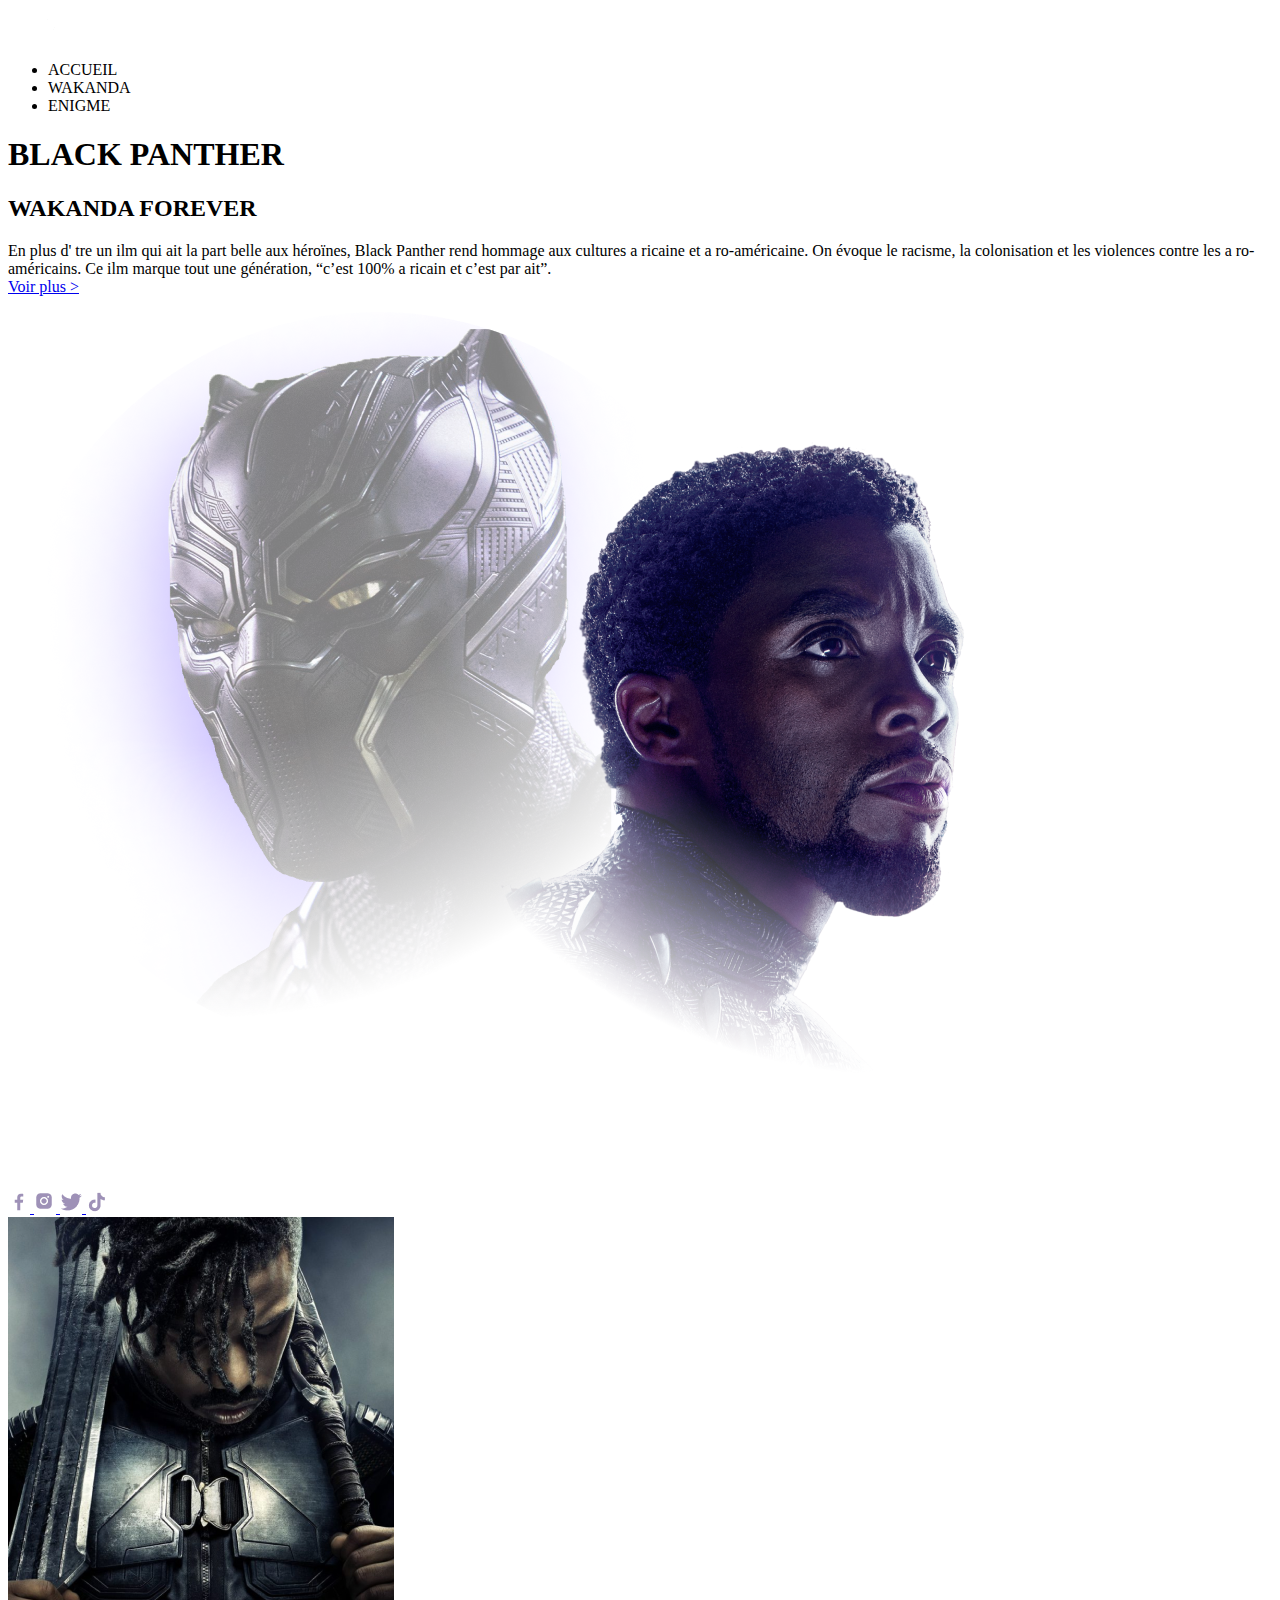
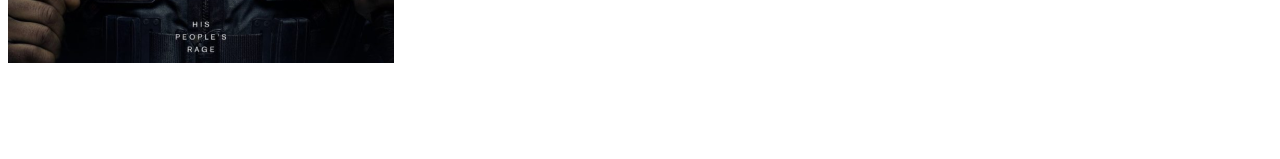
==== index.html @ d9eddf0f "Header's HTML finished" ====
<!DOCTYPE html>
<html lang="fr">
<head>
    <meta charset="UTF-8">
    <meta http-equiv="X-UA-Compatible" content="IE=edge">
    <meta name="viewport" content="width=device-width, initial-scale=1.0">
    <title>BlackPanther | Home</title>
</head>
<body>
    <!-- LA PARTI VISIBLE Dès qu'on entre dans le site web-->
    <header>
        <!--L'ensemble des éléments de navigation-->
        <nav>
            <img src="ressources/images/All pages/footer2.png" alt="SAYNA ET MARVEL">
            <ul id="nav-menu">
                <li class="nav-item active">ACCUEIL</li>
                <li class="nav-item">WAKANDA</li>
                <li class="nav-item">ENIGME</li>
            </ul>
        </nav>
        <article id="welcome-banner">
            <article class="welcome-left">
                <h1 id="black-panther">BLACK PANTHER</h1>
                <h2 id="wakanda-forever">WAKANDA FOREVER</h2>
                <p id="welcom-description">En plus d' tre un ilm qui ait la part belle aux héroïnes, Black Panther rend
                    hommage aux cultures a ricaine et a ro-américaine. On évoque le
                    racisme, la colonisation et les violences contre les a ro-américains. 
                    
                    Ce ilm marque tout une génération, “c’est 100% a ricain et c’est par ait”.
                    <br>
                    <a href="#">Voir plus ></a>
                </p>
            </article>
            <article id="welcome-right">
                <img src="ressources/images/Accueil/Pantherhome1..png" alt="Black Panther">
            </article>
        </article>
        <section id="sticky-social-meadia">
                <div id="line-gauche"></div>
                <div id="line-droite">
                    <div id="line"></div>
                    <div id="line-bouton-reseaux">
                        <a href="http://www.marvel-cineverse.fr/pages/mcu/encyclopedie/personnages/black-panther.html" class="social-media">
                            <img src="ressources/images/All pages/icon_facebook.png" alt="facebook">
                        </a>
                        <a href="http://www.marvel-cineverse.fr/pages/mcu/encyclopedie/personnages/black-panther.html" class="social-media">
                            <img src="ressources/images/All pages/icon_instagram.png" alt="instagram">
                        </a>
                        <a href="http://www.marvel-cineverse.fr/pages/mcu/encyclopedie/personnages/black-panther.html" class="social-media">
                            <img src="ressources/images/All pages/icon_twitter.png" alt="twitter">
                        </a>
                        <a href="http://www.marvel-cineverse.fr/pages/mcu/encyclopedie/personnages/black-panther.html" class="social-media">
                            <img src="ressources/images/All pages/icon_tiktok.png" alt="tik tok">
                        </a>
                    </div>
                </div>
        </section>
    </header>

        <!-- LE CONTENU PRINCIPALE-->
    <main>
        <!--LA PARTIE OU IL Y A LE SLIDE UN PEU PAS SLIDE DANS CETTE SECTION-->
        <section id="slide-secondar-caracters">
            <!--UNE SLIDE DANS LA PAGE-->
            <article class="one-slide">
                <img src="ressources/images/Accueil/Pantherhome2.png" alt="KILLMO GER" class="one-slide-image">
                <div class="one-slide-text">
                    <h3 class="slide-title"></h3>
                    <p class="slide-text">

                        <a href="" class="slide-see-more"></a>
                    </p>
                </div>
            </article>
              <!--UNE SLIDE DANS LA PAGE-->
            <article class="one-slide">
                <img src="" alt="" class="one-slide-image">
                <div class="one-slide-text">
                    <h3 class="slide-title"></h3>
                    <p class="slide-text">

                        <a href="" class="slide-see-more"></a>
                    </p>
                </div>
            </article>
            <!--UNE SLIDE DANS LA PAGE-->
            <article class="one-slide">
                <img src="" alt="" class="one-slide-image">
                <div class="one-slide-text">
                    <h3 class="slide-title"></h3>
                    <p class="slide-text">

                        <a href="" class="slide-see-more"></a>
                    </p>
                </div>
            </article>
        </section>
    </main>
    <footer>

    </footer>
</body>
</html>
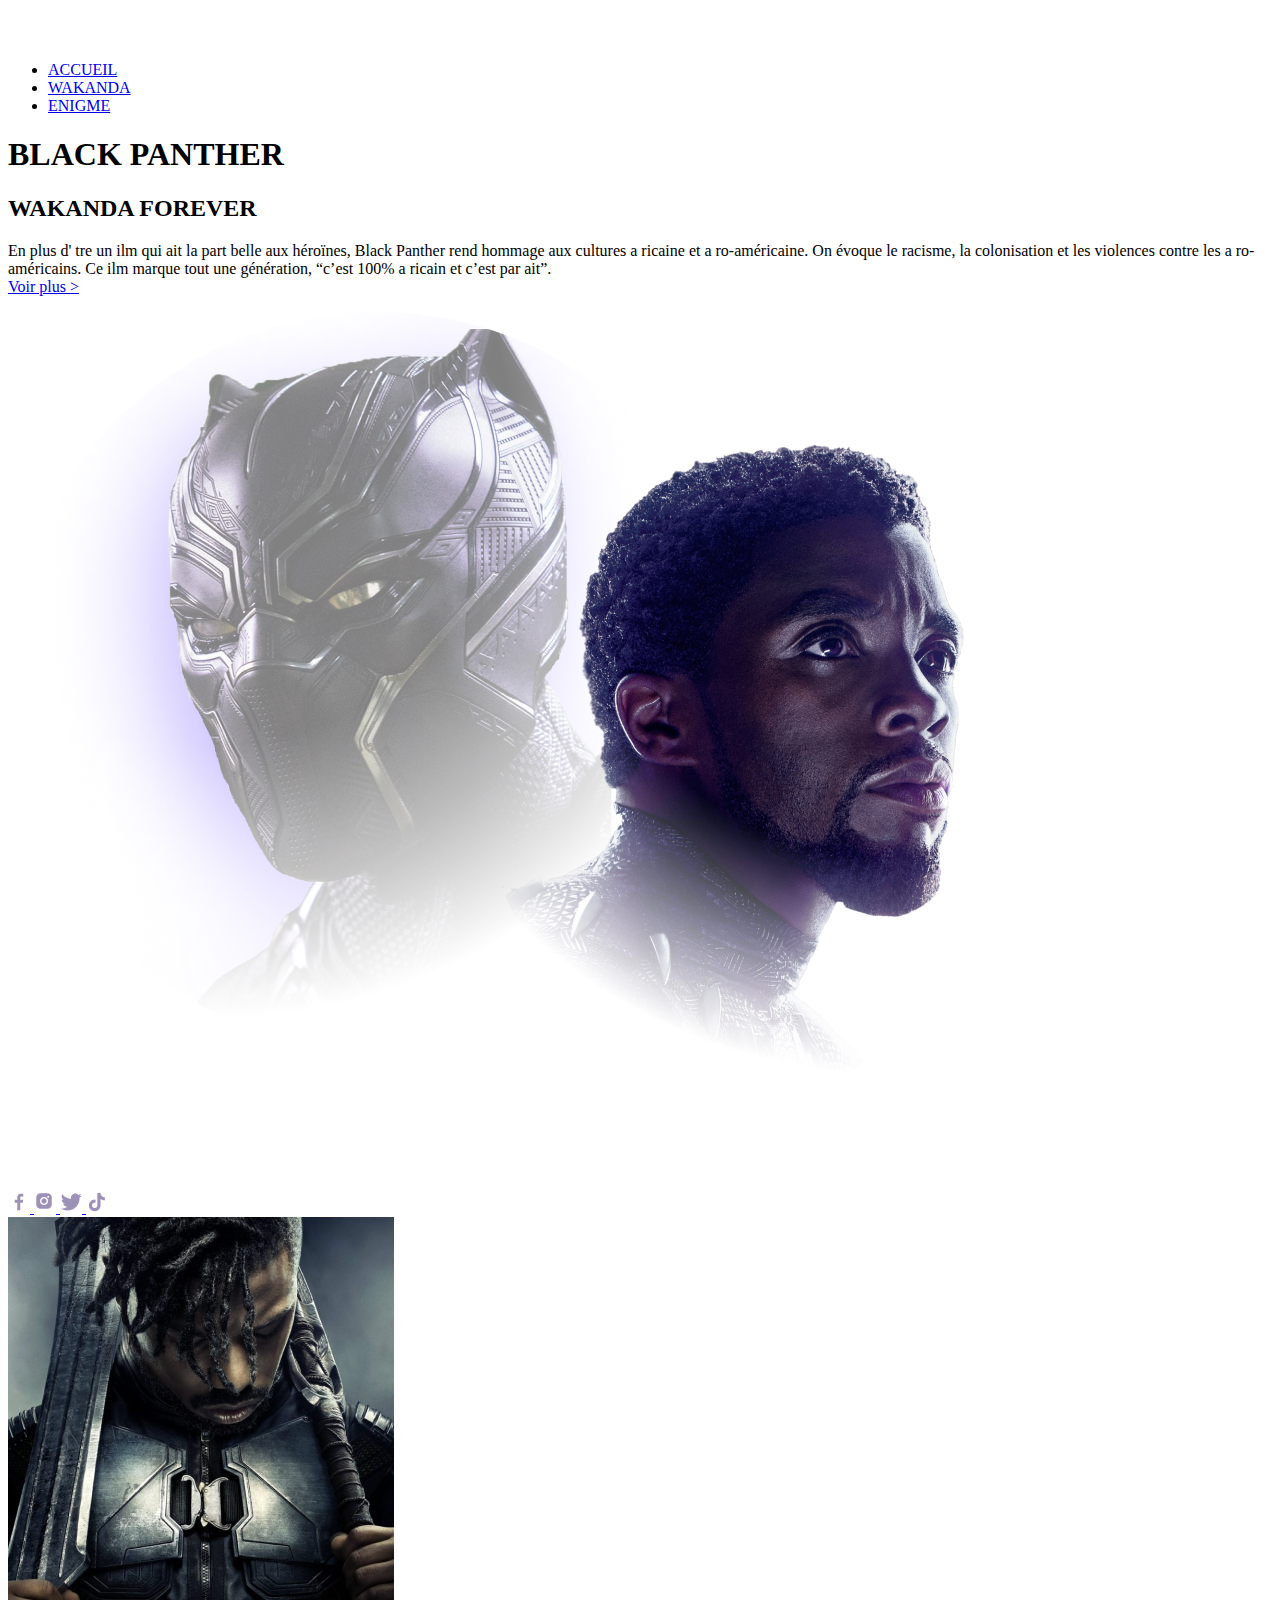
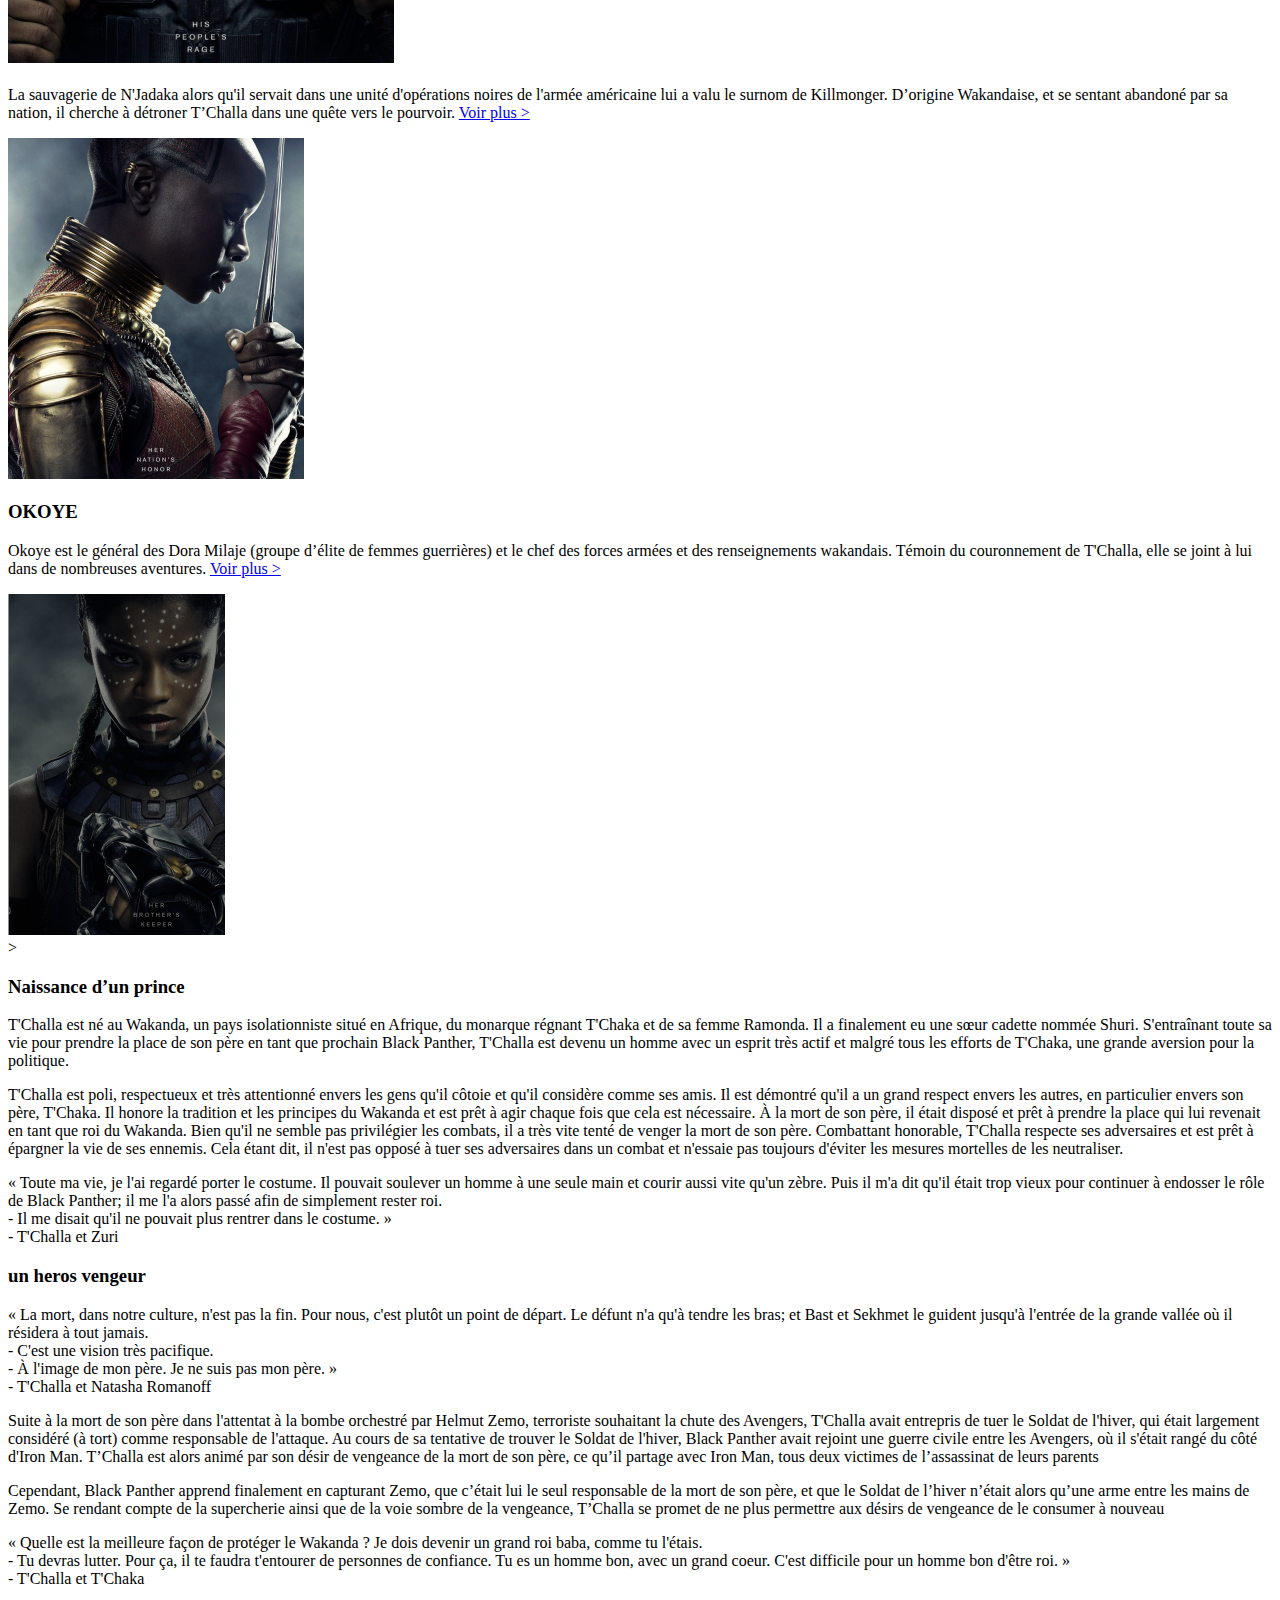
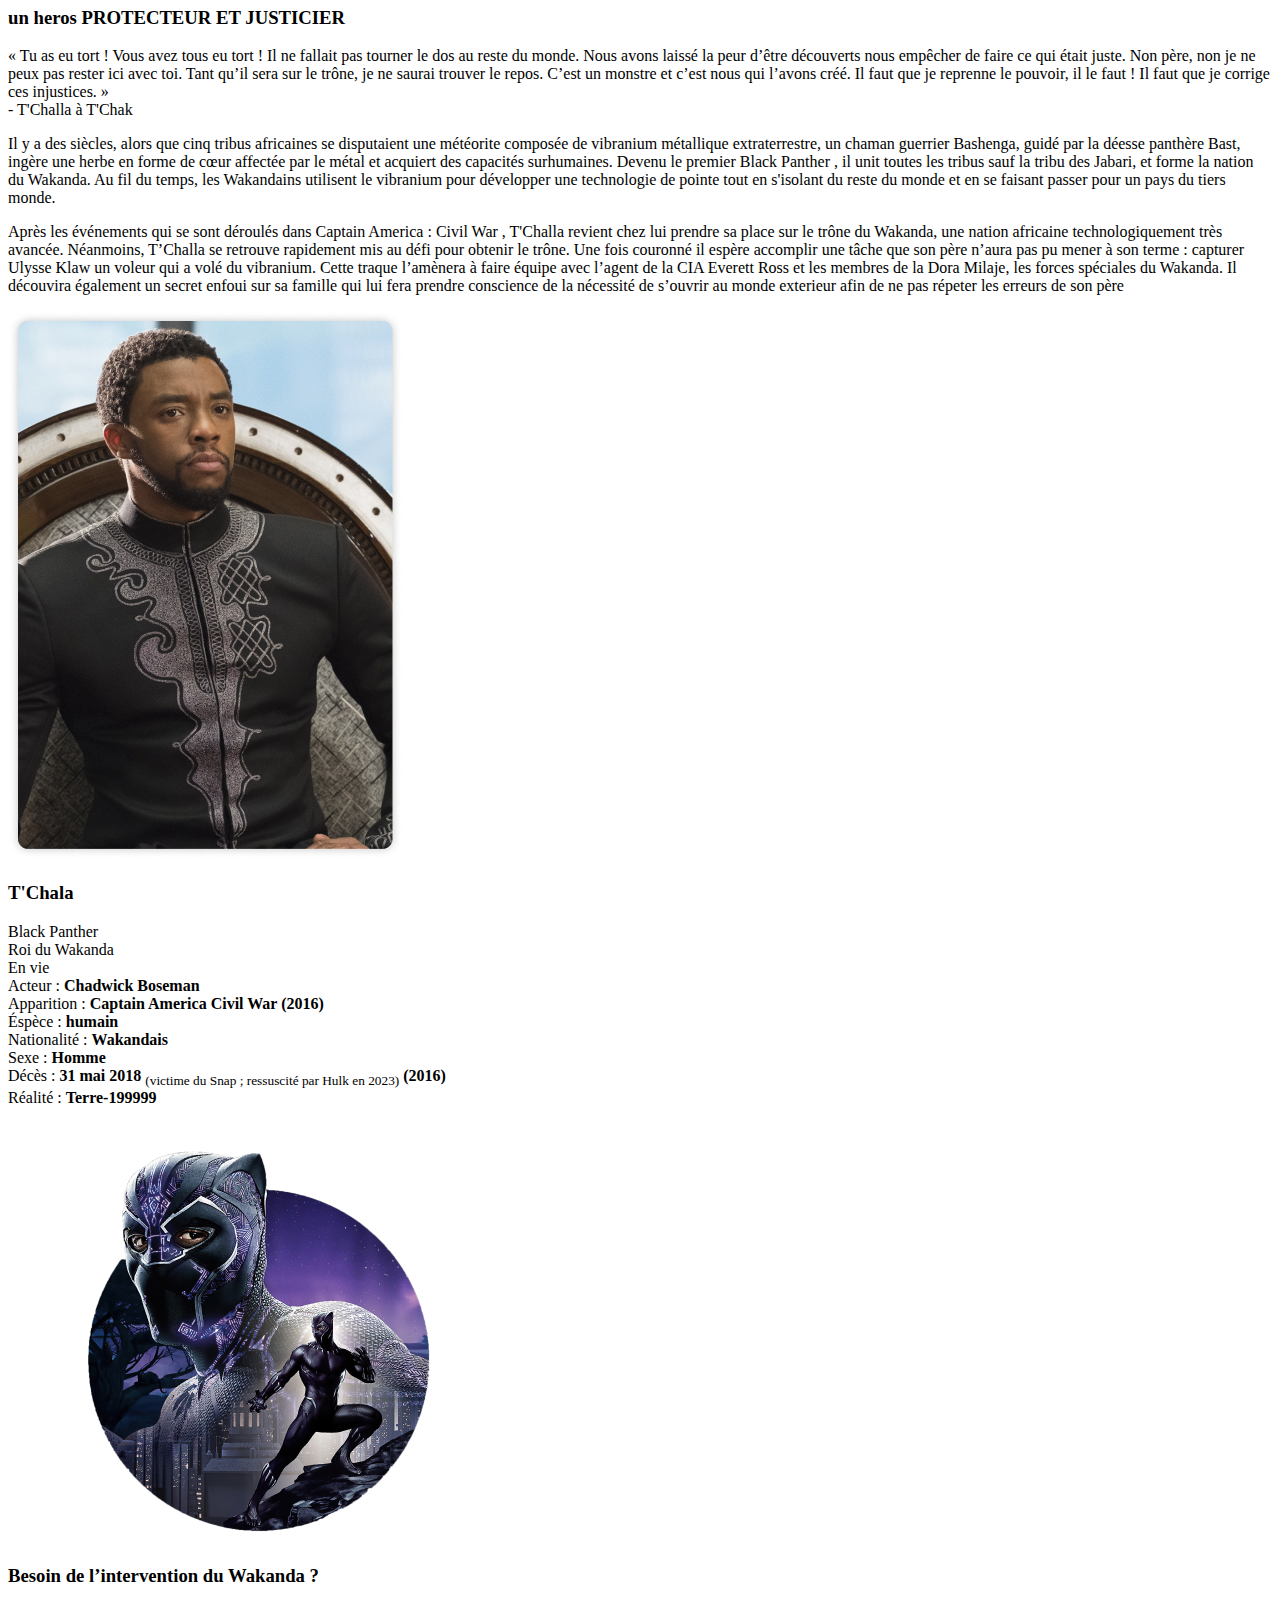
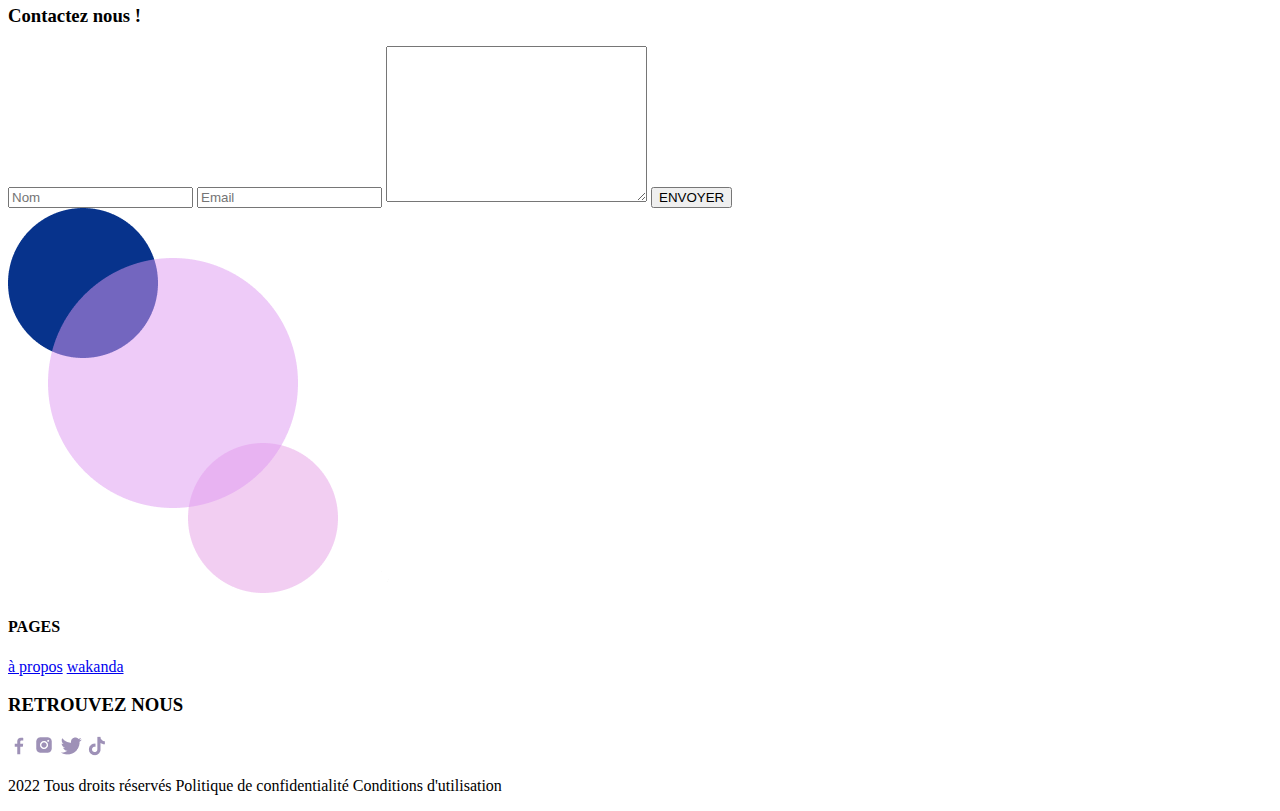
==== commit 71577619: "HTML of index and enigme finished" ====
--- a/index.html
+++ b/index.html
@@ -4,7 +4,11 @@
     <meta charset="UTF-8">
     <meta http-equiv="X-UA-Compatible" content="IE=edge">
     <meta name="viewport" content="width=device-width, initial-scale=1.0">
-    <title>BlackPanther | Home</title>
+    <link rel="shortcut icon" href="ressources/images/All pages/icon_SAYNA.png" type="image/x-icon">
+    <link rel="stylesheet" href="ressources/css/Iindex.css">
+    <link rel="stylesheet" href="ressources/css/nav.css">
+    <link rel="stylesheet" href="ressources/css/footer.css">
+    <title>BlackPanther | ACCUEIL</title>
 </head>
 <body>
     <!-- LA PARTI VISIBLE Dès qu'on entre dans le site web-->
@@ -13,9 +17,9 @@
         <nav>
             <img src="ressources/images/All pages/footer2.png" alt="SAYNA ET MARVEL">
             <ul id="nav-menu">
-                <li class="nav-item active">ACCUEIL</li>
-                <li class="nav-item">WAKANDA</li>
-                <li class="nav-item">ENIGME</li>
+                <li class="nav-item active"><a href="index.html">ACCUEIL</a></li>
+                <li class="nav-item"><a href="ressources/html/wakanda.html">WAKANDA</a></li>
+                <li class="nav-item"><a href="ressources/html/enigme.html">ENIGME</a></li>
             </ul>
         </nav>
         <article id="welcome-banner">
@@ -60,44 +64,230 @@
         <!-- LE CONTENU PRINCIPALE-->
     <main>
         <!--LA PARTIE OU IL Y A LE SLIDE UN PEU PAS SLIDE DANS CETTE SECTION-->
-        <section id="slide-secondar-caracters">
+        <section id="slide-secondar-characters">
             <!--UNE SLIDE DANS LA PAGE-->
             <article class="one-slide">
                 <img src="ressources/images/Accueil/Pantherhome2.png" alt="KILLMO GER" class="one-slide-image">
                 <div class="one-slide-text">
                     <h3 class="slide-title"></h3>
                     <p class="slide-text">
-
-                        <a href="" class="slide-see-more"></a>
+                        La sauvagerie de N'Jadaka alors qu'il servait dans une 
+                        unité d'opérations noires de l'armée américaine lui a 
+                        valu le surnom de Killmonger. D’origine Wakandaise, 
+                        et se sentant abandoné par sa nation, il cherche à 
+                        détroner T’Challa dans une quête vers le pourvoir.
+                        <a href="#" class="slide-see-more">Voir plus ></a>
                     </p>
                 </div>
             </article>
               <!--UNE SLIDE DANS LA PAGE-->
             <article class="one-slide">
-                <img src="" alt="" class="one-slide-image">
+                <img src="ressources/images/Accueil/Pantherhome3.png" alt="OKOYE" class="one-slide-image">
                 <div class="one-slide-text">
+                    <h3 class="slide-title">OKOYE</h3>
+                    <p class="slide-text">
+                        Okoye est le général des Dora Milaje (groupe d’élite 
+                        de femmes guerrières) et le chef des forces armées et 
+                        des renseignements wakandais. Témoin du 
+                        couronnement de T'Challa, elle se joint à lui dans de 
+                        nombreuses aventures.
+                        <a href="#" class="slide-see-more">Voir plus ></a>
+                    </p>
+                </div>
+            </article>
+            <!--UNE SLIDE DANS LA PAGE-->
+            <article class="one-slide">
+                <img src="ressources/images/Accueil/Pantherhome4.png" alt="petite soeur" class="one-slide-image">
+                <!--CLE TEXTE EST ENLEVER-->
+                <!-- <div class="one-slide-text">
                     <h3 class="slide-title"></h3>
                     <p class="slide-text">
 
-                        <a href="" class="slide-see-more"></a>
-                    </p>
-                </div>
-            </article>
-            <!--UNE SLIDE DANS LA PAGE-->
-            <article class="one-slide">
-                <img src="" alt="" class="one-slide-image">
-                <div class="one-slide-text">
-                    <h3 class="slide-title"></h3>
-                    <p class="slide-text">
-
-                        <a href="" class="slide-see-more"></a>
-                    </p>
-                </div>
-            </article>
+                        <a href="#" class="slide-see-more">Voir plus ></a>
+
+                    </p>
+                </div> -->
+            </article>
+            
+            <section id="arrow-btn">
+                <span id="arrow-to-right">></span>
+            </section>
         </section>
+        <!-- LA PARTIE OU IL Y A DES DETAILS A PROPOS DU PERSONNAGE PRINCIPALE-->
+        <article id="main-character">
+            <section id="right-section">
+                <!--NAISSANCE D'UN PRINCE -->
+                <article class="left-article">
+                    <h3 class="title-main-character">Naissance d’un prince</h3>
+                    <p>
+                        T'Challa est né au Wakanda, un pays isolationniste situé en Afrique, du monarque régnant T'Chaka et de sa femme 
+                        Ramonda. Il a finalement eu une sœur cadette nommée Shuri. S'entraînant toute sa vie pour prendre la place de son père 
+                        en tant que prochain Black Panther, T'Challa est devenu un homme avec un esprit très actif et malgré tous les efforts de 
+                        T'Chaka, une grande aversion pour la politique.
+                    </p>
+                    <p>
+                        T'Challa est poli, respectueux et très attentionné envers les gens qu'il côtoie et qu'il considère comme ses amis. Il est 
+    démontré qu'il a un grand respect envers les autres, en particulier envers son père, T'Chaka. Il honore la tradition et les 
+    principes du Wakanda et est prêt à agir chaque fois que cela est nécessaire. À la mort de son père, il était disposé et prêt à 
+    prendre la place qui lui revenait en tant que roi du Wakanda. Bien qu'il ne semble pas privilégier les combats, il a très vite 
+    tenté de venger la mort de son père. Combattant honorable, T'Challa respecte ses adversaires et est prêt à épargner la vie 
+    de ses ennemis. Cela étant dit, il n'est pas opposé à tuer ses adversaires dans un combat et n'essaie pas toujours d'éviter les 
+    mesures mortelles de les neutraliser.
+                    </p>
+                    <p>
+                        « Toute ma vie, je l'ai regardé porter le costume. Il pouvait soulever un homme à une seule main et courir aussi vite 
+    qu'un zèbre. Puis il m'a dit qu'il était trop vieux pour continuer à endosser le rôle de Black Panther; il me l'a alors 
+    passé afin de simplement rester roi.
+    <br>
+     - Il me disait qu'il ne pouvait plus rentrer dans le costume. »
+    <br>
+     - T'Challa et Zuri
+                    </p>
+                </article>
+
+                <!-- un heros vengeur  -->
+
+                <article class="left-article">
+                <h3 class="title-main-character">un heros vengeur</h3>
+                <p>
+                    « La mort, dans notre culture, n'est pas la fin. Pour nous, c'est plutôt un point de départ. Le défunt n'a qu'à tendre les 
+                    bras; et Bast et Sekhmet le guident jusqu'à l'entrée de la grande vallée où il résidera à tout jamais.
+                    <br>
+                     - C'est une vision très pacifique.
+                    <br>
+                     - À l'image de mon père. Je ne suis pas mon père. »
+                    <br>
+                     - T'Challa et Natasha Romanoff
+                </p>
+                <p>
+                    Suite à la mort de son père dans l'attentat à la bombe orchestré par Helmut Zemo, terroriste souhaitant la chute des 
+Avengers, T'Challa avait entrepris de tuer le Soldat de l'hiver, qui était largement considéré (à tort) comme responsable de 
+l'attaque. Au cours de sa tentative de trouver le Soldat de l'hiver, Black Panther avait rejoint une guerre civile entre les 
+Avengers, où il s'était rangé du côté d'Iron Man. T’Challa est alors animé par son désir de vengeance de la mort de son père, 
+ce qu’il partage avec Iron Man, tous deux victimes de l’assassinat de leurs parents
+                </p>
+                <p>
+                    Cependant, Black Panther apprend finalement en capturant Zemo, que c’était lui le seul responsable de la mort de son 
+père, et que le Soldat de l’hiver n’était alors qu’une arme entre les mains de Zemo. Se rendant compte de la supercherie 
+ainsi que de la voie sombre de la vengeance, T’Challa se promet de ne plus permettre aux désirs de vengeance de le 
+consumer à nouveau
+                </p>
+                <p>
+                    « Quelle est la meilleure façon de protéger le Wakanda ? Je dois devenir un grand roi baba, comme tu l'étais.
+<br>
+- Tu devras lutter. Pour ça, il te faudra t'entourer de personnes de confiance. Tu es un homme bon, avec un grand 
+coeur. C'est difficile pour un homme bon d'être roi. »
+<br>
+- T'Challa et T'Chaka
+                </p>
+                </article>
+                
+                 <!-- un heros protecteur et justicier -->
+                 <article class="left-article">
+                    <h3 class="title-main-character">un heros PROTECTEUR ET JUSTICIER</h3>
+                    <p>
+                        « Tu as eu tort ! Vous avez tous eu tort ! Il ne fallait pas tourner le dos au reste du monde. Nous avons laissé la peur 
+                        d’être découverts nous empêcher de faire ce qui était juste. Non père, non je ne peux pas rester ici avec toi. Tant qu’il 
+                        sera sur le trône, je ne saurai trouver le repos. C’est un monstre et c’est nous qui l’avons créé. Il faut que je reprenne 
+                        le pouvoir, il le faut ! Il faut que je corrige ces injustices. »
+                        <br>
+                        - T'Challa à T'Chak
+                    </p>
+                    <p>
+                        Il y a des siècles, alors que cinq tribus africaines se disputaient une météorite composée de vibranium métallique 
+extraterrestre, un chaman guerrier Bashenga, guidé par la déesse panthère Bast, ingère une herbe en forme de cœur 
+affectée par le métal et acquiert des capacités surhumaines. Devenu le premier Black Panther , il unit toutes les tribus sauf 
+la tribu des Jabari, et forme la nation du Wakanda. Au fil du temps, les Wakandains utilisent le vibranium pour développer 
+une technologie de pointe tout en s'isolant du reste du monde et en se faisant passer pour un pays du tiers monde.
+                    </p>
+                    <p>
+                        Après les événements qui se sont déroulés dans Captain America : Civil War , T'Challa revient chez lui prendre sa place sur 
+le trône du Wakanda, une nation africaine technologiquement très avancée. Néanmoins, T’Challa se retrouve rapidement 
+mis au défi pour obtenir le trône. Une fois couronné il espère accomplir une tâche que son père n’aura pas pu mener à son 
+terme : capturer Ulysse Klaw un voleur qui a volé du vibranium. Cette traque l’amènera à faire équipe avec l’agent de la CIA 
+Everett Ross et les membres de la Dora Milaje, les forces spéciales du Wakanda. Il découvira également un secret enfoui 
+sur sa famille qui lui fera prendre conscience de la nécessité de s’ouvrir au monde exterieur afin de ne pas répeter les 
+erreurs de son père
+                    </p>
+                </article>
+            </section>
+            <section id="left-section">
+                <section id="t-chala">
+                  <img src="ressources/images/Accueil/Pantherhome5.png" alt="T'Chala" id="chala-image">
+                    <div id="t-chala-information">
+                        <div class="t-chala-head">
+                            <h3 id="t-chala-tittle">T'Chala</h3>
+                            <div class="t-chala-role">
+                                <div class="role-item">Black Panther</div>
+                                <div class="role-item">Roi du Wakanda</div>
+                                <div class="role-item">En vie</div>
+                            </div>
+                        </div>
+                    </div>
+                    <div class="t-chala-information">
+                       
+                            Acteur : <strong>Chadwick Boseman</strong>
+                            <br>
+                            Apparition : <strong>Captain America Civil War (2016)</strong>
+                            <br>
+                            Éspèce : <strong>humain</strong>
+                            <br>
+                            Nationalité : <strong>Wakandais</strong> 
+                            <br>
+                            Sexe : <strong>Homme</strong>
+                            <br>
+                            Décès : <strong>31 mai 2018 </strong> <sub>(victime du Snap ; ressuscité par Hulk en 2023)</sub> <strong>(2016)</strong>
+                            <br>
+                            Réalité : <strong>Terre-199999</strong>        
+                    </div>
+                </section>
+                <section id="black-panther-image">
+                    <img src="ressources/images/Accueil/Pantherhome6.png" alt="Black panther">
+                </section>
+            </section>
+        </article>
+
+
+
+
+        <!--LA PARTIE DU FORMULAIRE-->
+        <article id="contact-form">
+            <h3 id="question-tittle">Besoin de l’intervention du Wakanda ?</h3>
+            <h3 id="contact-tittle">Contactez nous !</h3>
+            <form>
+             <input type="text" placeholder="Nom">                
+             <input type="email" placeholder="Email">
+            <textarea name="message" id="form-message" cols="30" rows="10"></textarea>
+                <button type="submit">ENVOYER</button>
+        </form>
+        </article>
     </main>
     <footer>
-
+        <!-- INSPIRATION:LE FOOTER DEVRAIS ÊTRE EN GRID-->
+        <div  id="footer-left-image">
+            <!--footer1 peuvent être faite en backgroun-->
+            <img src="ressources/images/All pages/footer1.png" alt="Sayna et Marvel">
+            <img src="ressources/images/All pages/footer2.png" alt="Sayna et Marvel">
+        </div>
+    <div id="footer-right-section">
+        <div id="footer-pages">
+            <h4>PAGES</h4>
+            <div>
+                <a href="#"> à propos</a>
+                <a href="#"> wakanda</a>
+            </div>
+        </div>
+        <div id="footer-social-media">
+            <h3 id="see-us">RETROUVEZ NOUS</h3>
+            <div id="footer-social-media-icon">
+                <a href="https://www.marvel-cineverse.fr/pages/mcu/encyclopedie/personnages/black-panther.html" class="footer-icon"><img src="ressources/images/All pages/icon_facebook.png" alt="Facebook"></a>
+                <a href="https://www.marvel-cineverse.fr/pages/mcu/encyclopedie/personnages/black-panther.html" class="footer-icon"><img src="ressources/images/All pages/icon_instagram.png" alt="Instagram"></a>
+                <a href="https://www.marvel-cineverse.fr/pages/mcu/encyclopedie/personnages/black-panther.html" class="footer-icon"><img src="ressources/images/All pages/icon_twitter.png" alt="Twitter"></a>
+                <a href="https://www.marvel-cineverse.fr/pages/mcu/encyclopedie/personnages/black-panther.html" class="footer-icon"><img src="ressources/images/All pages/icon_tiktok.png" alt="Tik Tok"></a>
+            </div>
+        </div>
+        <p id="footer-copyright">2022 Tous droits réservés <span></span> Politique de confidentialité <span></span> Conditions d'utilisation</p>
+    </div>
     </footer>
 </body>
 </html>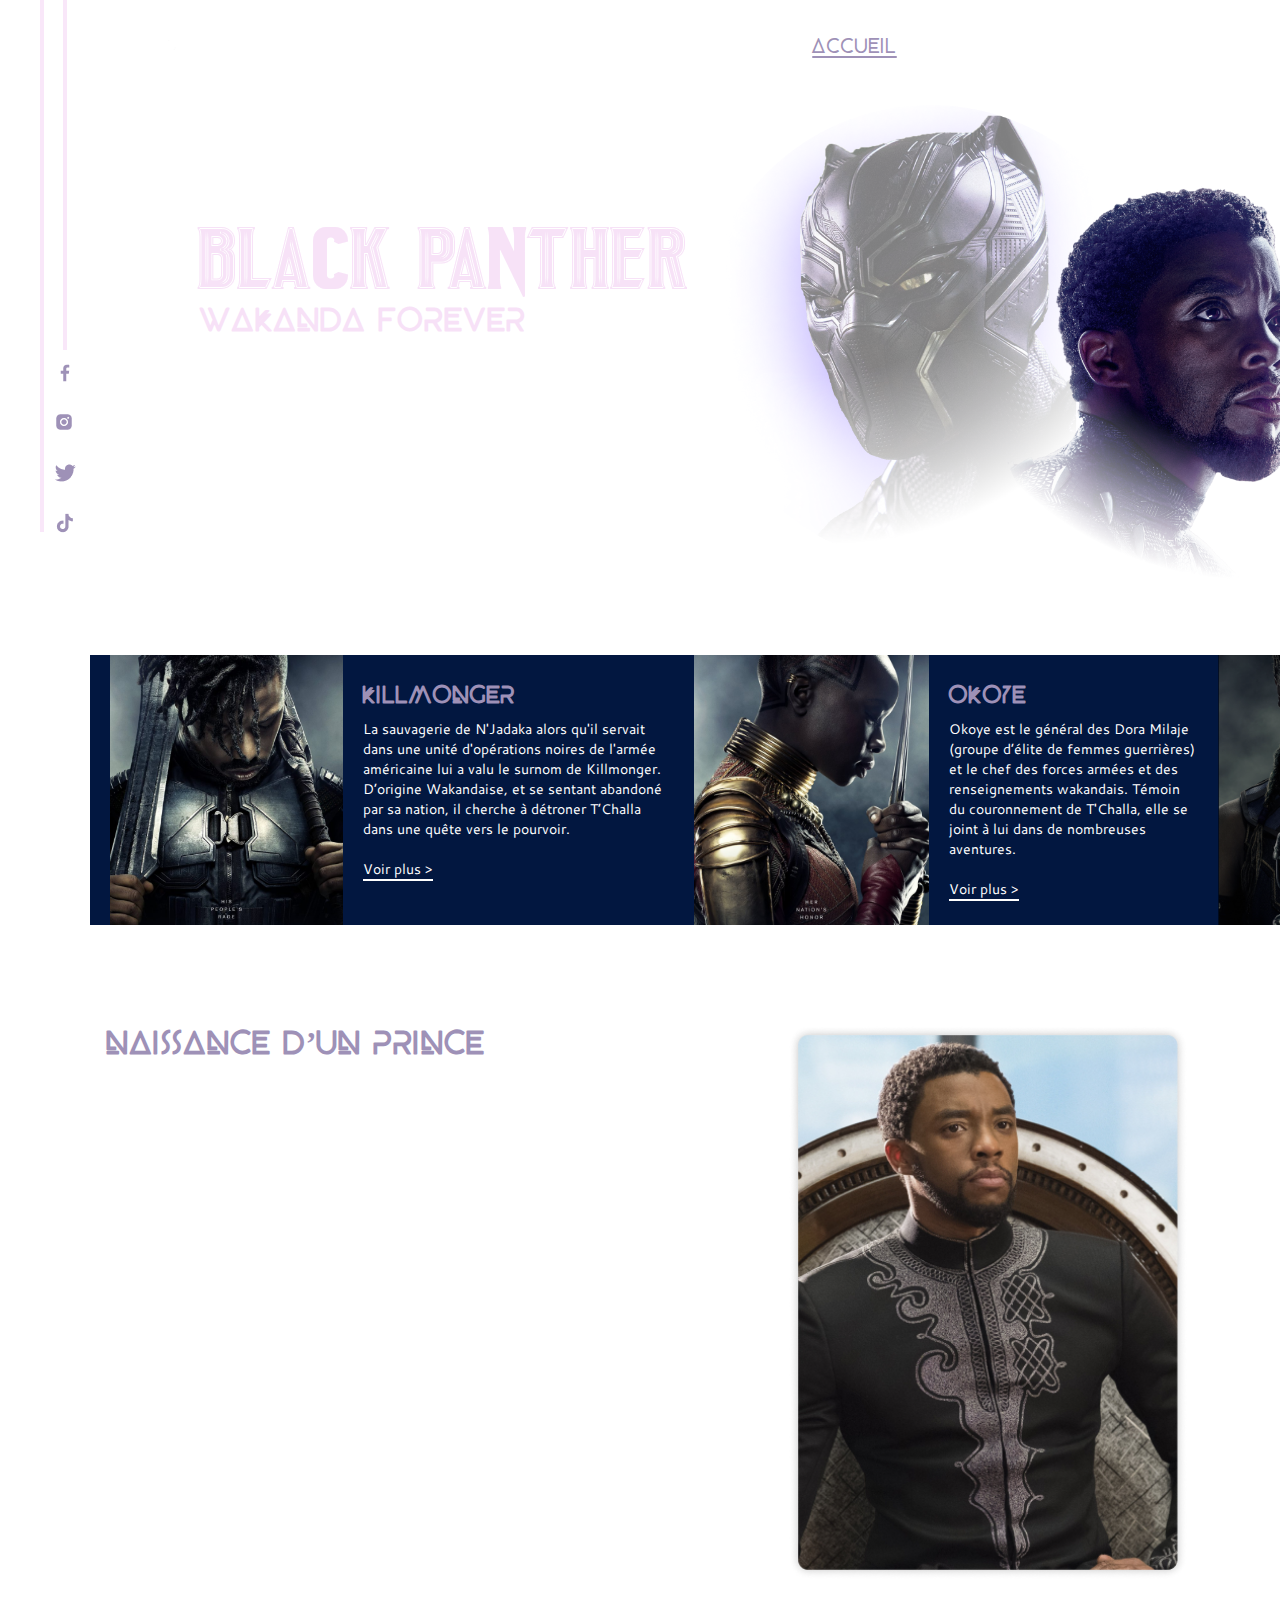
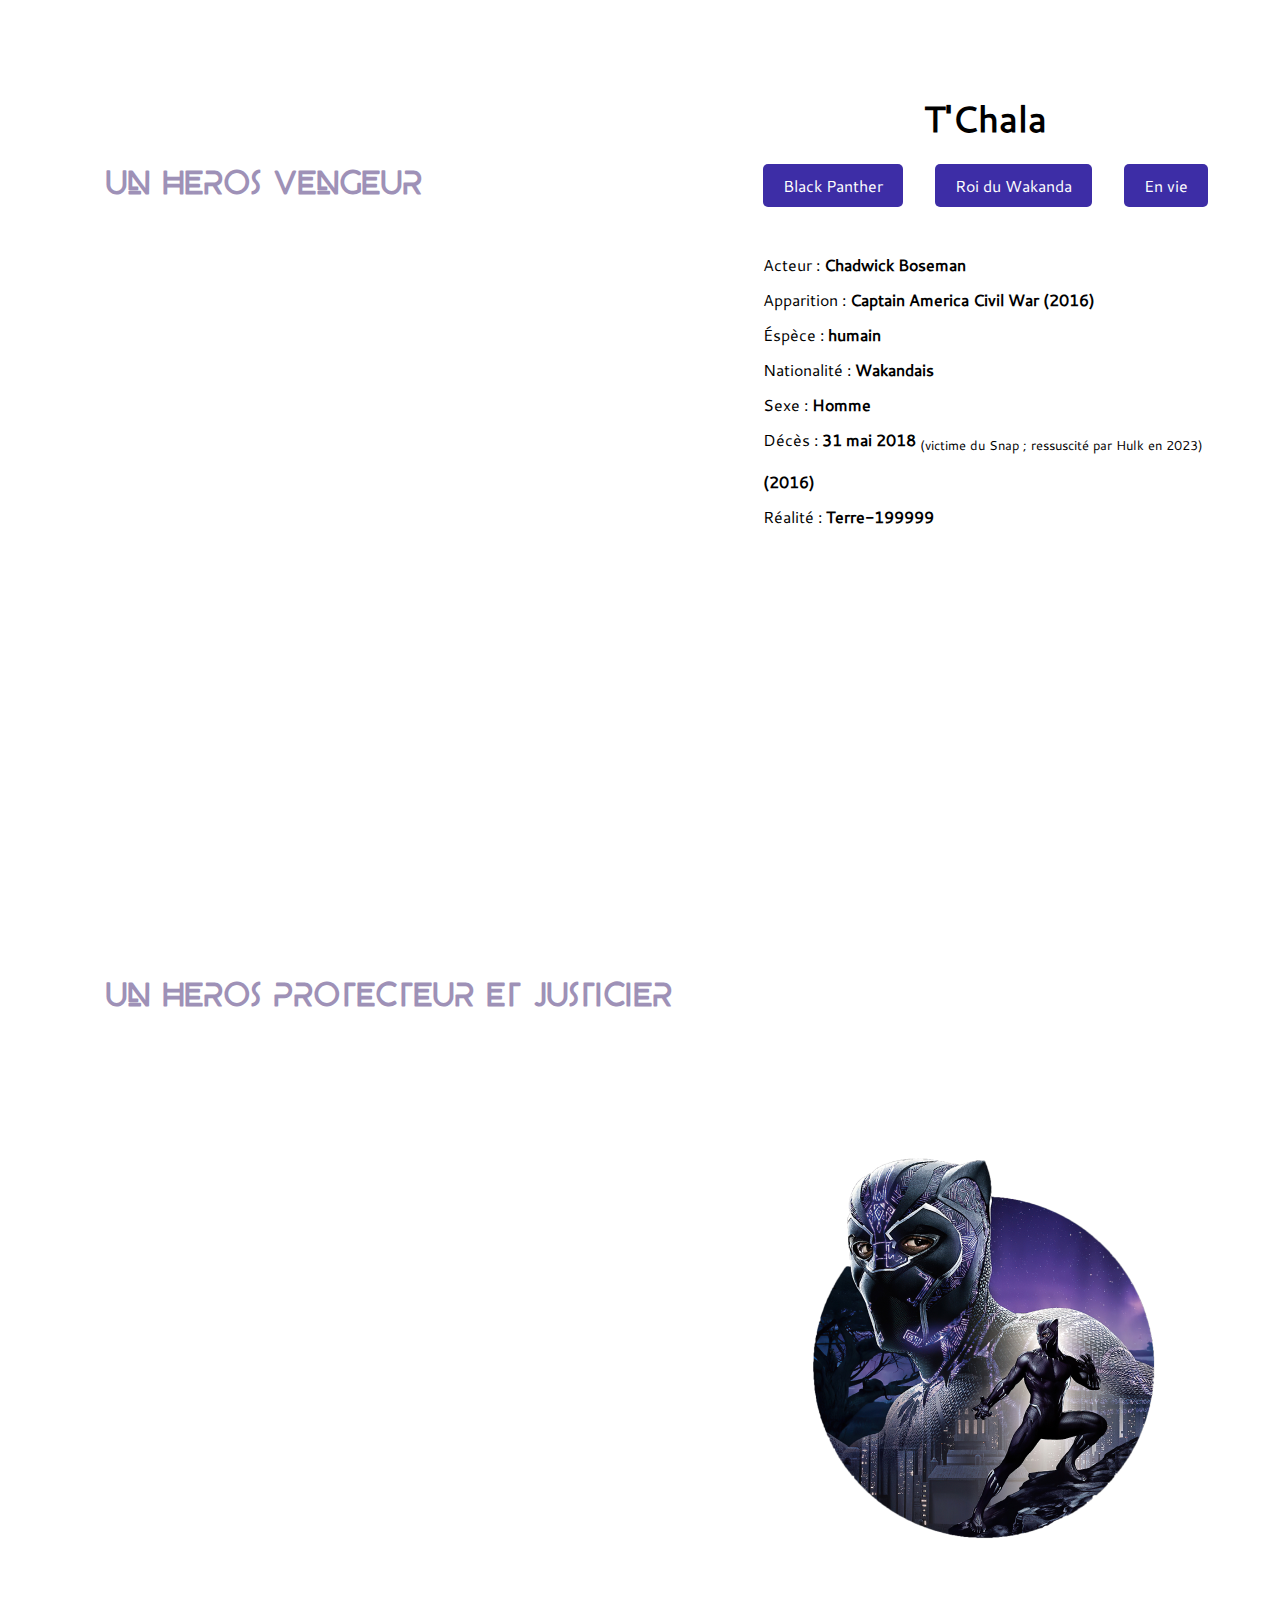
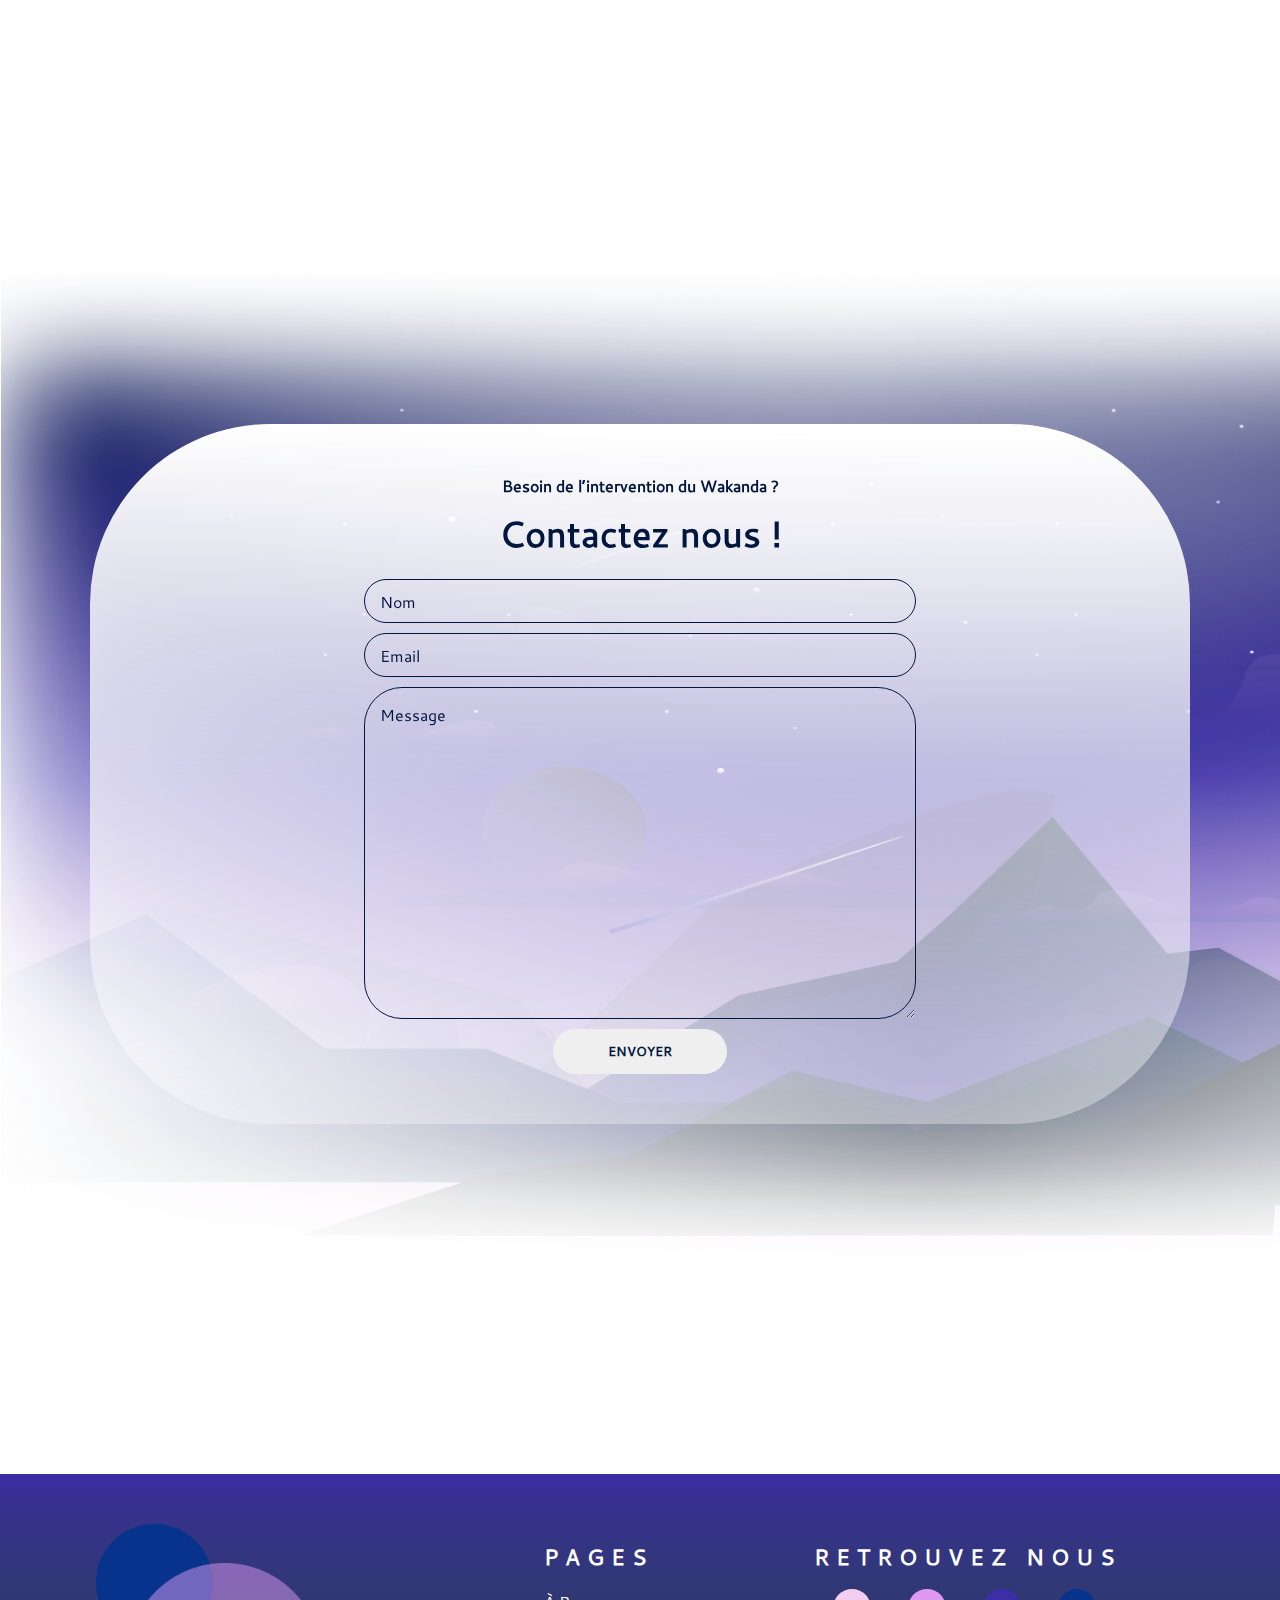
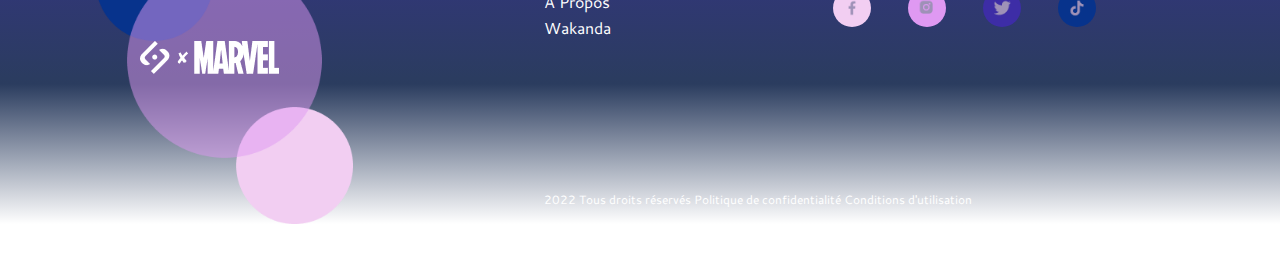
==== commit 35a3e9c5: "HTML of wakanda.html finished3 begining CSS" ====
--- a/index.html
+++ b/index.html
@@ -4,34 +4,57 @@
     <meta charset="UTF-8">
     <meta http-equiv="X-UA-Compatible" content="IE=edge">
     <meta name="viewport" content="width=device-width, initial-scale=1.0">
-    <link rel="shortcut icon" href="ressources/images/All pages/icon_SAYNA.png" type="image/x-icon">
-    <link rel="stylesheet" href="ressources/css/Iindex.css">
+    <link rel="shortcut icon" href="ressources/images/All_pages/icon_SAYNA.png" type="image/x-icon">
     <link rel="stylesheet" href="ressources/css/nav.css">
     <link rel="stylesheet" href="ressources/css/footer.css">
-    <title>BlackPanther | ACCUEIL</title>
+    <link rel="stylesheet" href="ressources/css/index.css">
+    <title>Black Panther | ACCUEIL</title>
 </head>
 <body>
+    <!--LE MENU DES RESEAUX SOCIAUX-->
+    <section id="sticky-social-meadia">
+        <div id="line-gauche"></div>
+        <div id="line-droite">
+            <div id="line"></div>
+            <div id="line-bouton-reseaux">
+                <a href="http://www.marvel-cineverse.fr/pages/mcu/encyclopedie/personnages/black-panther.html" class="social-media">
+                    <img src="ressources/images/All_pages/icon_facebook.png" alt="facebook">
+                </a>
+                <a href="http://www.marvel-cineverse.fr/pages/mcu/encyclopedie/personnages/black-panther.html" class="social-media">
+                    <img src="ressources/images/All_pages/icon_instagram.png" alt="instagram">
+                </a>
+                <a href="http://www.marvel-cineverse.fr/pages/mcu/encyclopedie/personnages/black-panther.html" class="social-media">
+                    <img src="ressources/images/All_pages/icon_twitter.png" alt="twitter">
+                </a>
+                <a href="http://www.marvel-cineverse.fr/pages/mcu/encyclopedie/personnages/black-panther.html" class="social-media">
+                    <img src="ressources/images/All_pages/icon_tiktok.png" alt="tik tok">
+                </a>
+            </div>
+        </div>
+</section>
     <!-- LA PARTI VISIBLE Dès qu'on entre dans le site web-->
     <header>
         <!--L'ensemble des éléments de navigation-->
         <nav>
-            <img src="ressources/images/All pages/footer2.png" alt="SAYNA ET MARVEL">
-            <ul id="nav-menu">
+            <a href="index.html">
+                <img src="ressources/images/All_pages/footer2.png" alt="SAYNA ET MARVEL">
+            </a>
+            <ul class="nav-menu">
                 <li class="nav-item active"><a href="index.html">ACCUEIL</a></li>
                 <li class="nav-item"><a href="ressources/html/wakanda.html">WAKANDA</a></li>
                 <li class="nav-item"><a href="ressources/html/enigme.html">ENIGME</a></li>
             </ul>
         </nav>
         <article id="welcome-banner">
-            <article class="welcome-left">
+            <article id="welcome-left">
                 <h1 id="black-panther">BLACK PANTHER</h1>
                 <h2 id="wakanda-forever">WAKANDA FOREVER</h2>
-                <p id="welcom-description">En plus d' tre un ilm qui ait la part belle aux héroïnes, Black Panther rend
-                    hommage aux cultures a ricaine et a ro-américaine. On évoque le
-                    racisme, la colonisation et les violences contre les a ro-américains. 
+                <p id="welcom-description">En plus d'être un film qui fait la part belle aux héroïnes, Black Panther rend
+                    hommage aux cultures africaine et afro-américaine. On évoque le
+                    racisme, la colonisation et les violences contre les afro-américains. 
                     
-                    Ce ilm marque tout une génération, “c’est 100% a ricain et c’est par ait”.
-                    <br>
+                    Ce film marque tout une génération, “c’est 100% africain et c’est parfait”.
+                    <br> <br>
                     <a href="#">Voir plus ></a>
                 </p>
             </article>
@@ -39,26 +62,7 @@
                 <img src="ressources/images/Accueil/Pantherhome1..png" alt="Black Panther">
             </article>
         </article>
-        <section id="sticky-social-meadia">
-                <div id="line-gauche"></div>
-                <div id="line-droite">
-                    <div id="line"></div>
-                    <div id="line-bouton-reseaux">
-                        <a href="http://www.marvel-cineverse.fr/pages/mcu/encyclopedie/personnages/black-panther.html" class="social-media">
-                            <img src="ressources/images/All pages/icon_facebook.png" alt="facebook">
-                        </a>
-                        <a href="http://www.marvel-cineverse.fr/pages/mcu/encyclopedie/personnages/black-panther.html" class="social-media">
-                            <img src="ressources/images/All pages/icon_instagram.png" alt="instagram">
-                        </a>
-                        <a href="http://www.marvel-cineverse.fr/pages/mcu/encyclopedie/personnages/black-panther.html" class="social-media">
-                            <img src="ressources/images/All pages/icon_twitter.png" alt="twitter">
-                        </a>
-                        <a href="http://www.marvel-cineverse.fr/pages/mcu/encyclopedie/personnages/black-panther.html" class="social-media">
-                            <img src="ressources/images/All pages/icon_tiktok.png" alt="tik tok">
-                        </a>
-                    </div>
-                </div>
-        </section>
+        
     </header>
 
         <!-- LE CONTENU PRINCIPALE-->
@@ -69,13 +73,14 @@
             <article class="one-slide">
                 <img src="ressources/images/Accueil/Pantherhome2.png" alt="KILLMO GER" class="one-slide-image">
                 <div class="one-slide-text">
-                    <h3 class="slide-title"></h3>
+                    <h3 class="slide-title">KILLMONGER</h3>
                     <p class="slide-text">
                         La sauvagerie de N'Jadaka alors qu'il servait dans une 
                         unité d'opérations noires de l'armée américaine lui a 
                         valu le surnom de Killmonger. D’origine Wakandaise, 
                         et se sentant abandoné par sa nation, il cherche à 
                         détroner T’Challa dans une quête vers le pourvoir.
+                        <br> <br>
                         <a href="#" class="slide-see-more">Voir plus ></a>
                     </p>
                 </div>
@@ -91,6 +96,7 @@
                         des renseignements wakandais. Témoin du 
                         couronnement de T'Challa, elle se joint à lui dans de 
                         nombreuses aventures.
+                        <br> <br>
                         <a href="#" class="slide-see-more">Voir plus ></a>
                     </p>
                 </div>
@@ -110,15 +116,15 @@
             </article>
             
             <section id="arrow-btn">
-                <span id="arrow-to-right">></span>
+                <span id="arrow-to-right">#lt;</span>
             </section>
         </section>
         <!-- LA PARTIE OU IL Y A DES DETAILS A PROPOS DU PERSONNAGE PRINCIPALE-->
         <article id="main-character">
-            <section id="right-section">
+            <section id="left-section">
                 <!--NAISSANCE D'UN PRINCE -->
                 <article class="left-article">
-                    <h3 class="title-main-character">Naissance d’un prince</h3>
+                    <h2 class="title-main-character">Naissance d’un prince</h2>
                     <p>
                         T'Challa est né au Wakanda, un pays isolationniste situé en Afrique, du monarque régnant T'Chaka et de sa femme 
                         Ramonda. Il a finalement eu une sœur cadette nommée Shuri. S'entraînant toute sa vie pour prendre la place de son père 
@@ -148,7 +154,7 @@
                 <!-- un heros vengeur  -->
 
                 <article class="left-article">
-                <h3 class="title-main-character">un heros vengeur</h3>
+                <h2 class="title-main-character">un heros vengeur</h2>
                 <p>
                     « La mort, dans notre culture, n'est pas la fin. Pour nous, c'est plutôt un point de départ. Le défunt n'a qu'à tendre les 
                     bras; et Bast et Sekhmet le guident jusqu'à l'entrée de la grande vallée où il résidera à tout jamais.
@@ -184,7 +190,7 @@
                 
                  <!-- un heros protecteur et justicier -->
                  <article class="left-article">
-                    <h3 class="title-main-character">un heros PROTECTEUR ET JUSTICIER</h3>
+                    <h2 class="title-main-character">un heros PROTECTEUR ET JUSTICIER</h2>
                     <p>
                         « Tu as eu tort ! Vous avez tous eu tort ! Il ne fallait pas tourner le dos au reste du monde. Nous avons laissé la peur 
                         d’être découverts nous empêcher de faire ce qui était juste. Non père, non je ne peux pas rester ici avec toi. Tant qu’il 
@@ -211,39 +217,43 @@
                     </p>
                 </article>
             </section>
-            <section id="left-section">
+            <section id="right-section">
+                
+                <img src="ressources/images/Accueil/Pantherhome5.png" alt="T'Chala" id="chala-image">
                 <section id="t-chala">
-                  <img src="ressources/images/Accueil/Pantherhome5.png" alt="T'Chala" id="chala-image">
-                    <div id="t-chala-information">
-                        <div class="t-chala-head">
-                            <h3 id="t-chala-tittle">T'Chala</h3>
-                            <div class="t-chala-role">
-                                <div class="role-item">Black Panther</div>
-                                <div class="role-item">Roi du Wakanda</div>
-                                <div class="role-item">En vie</div>
+                        <div id="t-chala-wrapper">
+                        <div id="t-chala-information">
+                            <div id="t-chala-head">
+                                <h2 id="t-chala-tittle">T'Chala</h2>
+                                <div id="t-chala-role">
+                                    <div class="role-item">Black Panther</div>
+                                    <div class="role-item">Roi du Wakanda</div>
+                                    <div class="role-item">En vie</div>
+                                </div>
                             </div>
+                            <div class="t-chala-information">
+                                
+                                Acteur : <strong>Chadwick Boseman</strong>
+                                <br> 
+                                Apparition : <strong>Captain America Civil War (2016)</strong>
+                                <br>
+                                Éspèce : <strong>humain</strong>
+                                <br>
+                                Nationalité : <strong>Wakandais</strong> 
+                                <br>
+                                Sexe : <strong>Homme</strong>
+                                <br>
+                                Décès : <strong>31 mai 2018 </strong> <sub>(victime du Snap ; ressuscité par Hulk en 2023)</sub> <strong>(2016)</strong>
+                                <br>
+                                Réalité : <strong>Terre-199999</strong>        
+                            </div>
+
                         </div>
                     </div>
-                    <div class="t-chala-information">
-                       
-                            Acteur : <strong>Chadwick Boseman</strong>
-                            <br>
-                            Apparition : <strong>Captain America Civil War (2016)</strong>
-                            <br>
-                            Éspèce : <strong>humain</strong>
-                            <br>
-                            Nationalité : <strong>Wakandais</strong> 
-                            <br>
-                            Sexe : <strong>Homme</strong>
-                            <br>
-                            Décès : <strong>31 mai 2018 </strong> <sub>(victime du Snap ; ressuscité par Hulk en 2023)</sub> <strong>(2016)</strong>
-                            <br>
-                            Réalité : <strong>Terre-199999</strong>        
-                    </div>
-                </section>
-                <section id="black-panther-image">
-                    <img src="ressources/images/Accueil/Pantherhome6.png" alt="Black panther">
-                </section>
+                    </section>
+                    <section id="black-panther-image">
+                        <img src="ressources/images/Accueil/Pantherhome6.png" alt="Black panther">
+                    </section>
             </section>
         </article>
 
@@ -252,38 +262,43 @@
 
         <!--LA PARTIE DU FORMULAIRE-->
         <article id="contact-form">
-            <h3 id="question-tittle">Besoin de l’intervention du Wakanda ?</h3>
-            <h3 id="contact-tittle">Contactez nous !</h3>
-            <form>
-             <input type="text" placeholder="Nom">                
-             <input type="email" placeholder="Email">
-            <textarea name="message" id="form-message" cols="30" rows="10"></textarea>
-                <button type="submit">ENVOYER</button>
-        </form>
+            <div id="contact-form-wrapper">
+    
+                <h3 id="question-tittle">Besoin de l’intervention du Wakanda ?</h3>
+                <h2 id="contact-tittle">Contactez nous !</h2>
+                <form>
+                    <input type="text" placeholder="Nom">                
+                    <input type="email" placeholder="Email">
+                    <textarea name="message" id="form-message" cols="30" placeholder="Message" rows="10"></textarea>
+                    <button type="submit">ENVOYER</button>
+                </form>
+            </div>
         </article>
     </main>
     <footer>
         <!-- INSPIRATION:LE FOOTER DEVRAIS ÊTRE EN GRID-->
         <div  id="footer-left-image">
             <!--footer1 peuvent être faite en backgroun-->
-            <img src="ressources/images/All pages/footer1.png" alt="Sayna et Marvel">
-            <img src="ressources/images/All pages/footer2.png" alt="Sayna et Marvel">
+            <img src="ressources/images/All_pages/footer1.png" alt="Sayna et Marvel">
+            <img src="ressources/images/All_pages/footer2.png" alt="Sayna et Marvel">
         </div>
     <div id="footer-right-section">
-        <div id="footer-pages">
-            <h4>PAGES</h4>
-            <div>
-                <a href="#"> à propos</a>
-                <a href="#"> wakanda</a>
+        <div class="wrapper">
+            <div id="footer-pages">
+                <h3>PAGES</h3>
+                <div>
+                    <a href="#"> à propos</a> <br>
+                    <a href="#"> wakanda</a>
+                </div>
             </div>
-        </div>
-        <div id="footer-social-media">
-            <h3 id="see-us">RETROUVEZ NOUS</h3>
-            <div id="footer-social-media-icon">
-                <a href="https://www.marvel-cineverse.fr/pages/mcu/encyclopedie/personnages/black-panther.html" class="footer-icon"><img src="ressources/images/All pages/icon_facebook.png" alt="Facebook"></a>
-                <a href="https://www.marvel-cineverse.fr/pages/mcu/encyclopedie/personnages/black-panther.html" class="footer-icon"><img src="ressources/images/All pages/icon_instagram.png" alt="Instagram"></a>
-                <a href="https://www.marvel-cineverse.fr/pages/mcu/encyclopedie/personnages/black-panther.html" class="footer-icon"><img src="ressources/images/All pages/icon_twitter.png" alt="Twitter"></a>
-                <a href="https://www.marvel-cineverse.fr/pages/mcu/encyclopedie/personnages/black-panther.html" class="footer-icon"><img src="ressources/images/All pages/icon_tiktok.png" alt="Tik Tok"></a>
+            <div id="footer-social-media">
+                <h3 id="see-us">RETROUVEZ NOUS</h3>
+                <div id="footer-social-media-icon">
+                    <a href="https://www.marvel-cineverse.fr/pages/mcu/encyclopedie/personnages/black-panther.html" class="footer-icon"><img src="ressources/images/All_pages/icon_facebook.png" alt="Facebook"></a>
+                    <a href="https://www.marvel-cineverse.fr/pages/mcu/encyclopedie/personnages/black-panther.html" class="footer-icon"><img src="ressources/images/All_pages/icon_instagram.png" alt="Instagram"></a>
+                    <a href="https://www.marvel-cineverse.fr/pages/mcu/encyclopedie/personnages/black-panther.html" class="footer-icon"><img src="ressources/images/All_pages/icon_twitter.png" alt="Twitter"></a>
+                    <a href="https://www.marvel-cineverse.fr/pages/mcu/encyclopedie/personnages/black-panther.html" class="footer-icon"><img src="ressources/images/All_pages/icon_tiktok.png" alt="Tik Tok"></a>
+                </div>
             </div>
         </div>
         <p id="footer-copyright">2022 Tous droits réservés <span></span> Politique de confidentialité <span></span> Conditions d'utilisation</p>
--- a/ressources/css/nav.css
+++ b/ressources/css/nav.css
@@ -0,0 +1,83 @@
+@font-face {
+    font-family:Panthera;
+    src: url("../font/PantheraRegular.ttf");
+}
+@font-face {
+    font-family: BEYNO;
+    src: url("../font/BEYNO.otf");
+}
+@font-face {
+    font-family:'Wakanda forever';
+    src: url("../font/WakandaForever-Regular.ttf");
+}
+@font-face {
+    font-family: Cantarell;
+    src: url("../font/Cantarell-Regular.woff");
+}
+body{
+    margin:0;
+    padding: 0;
+    background-image: url("../images/All_pages/arrière_plan.png");
+    overflow-x: hidden;
+}
+*{
+    margin:0;
+    font-family: Cantarell;
+}
+header{
+    margin:0;
+    padding:0;
+}
+nav{
+    margin:30px 10% 40px 10%;
+    padding:0 5px;
+    display:flex;
+    justify-content: space-between;
+    align-items: center;
+}
+nav img{
+    height: 30px;
+}
+nav .nav-menu{
+    min-width:33%;
+}
+.nav-menu{
+    display:flex;
+    justify-content: space-between;
+    align-items: center;
+}
+.nav-menu .nav-item{
+    list-style-type:none ;
+    transition: all 0.3s ease-in;
+    cursor: pointer;
+}
+.nav-menu .nav-item a {
+    color: #fff;
+    text-decoration: none;
+    font-size:20px;
+    font-family: BEYNO;
+    transition: all 0.3s ease-in;    
+}
+.nav-menu .nav-item::after{
+    content:"";
+    width:0;
+    height:2px;
+    border-radius: 100px;    
+    display: block;
+    background-color: #9E91B7;
+    transform: translateY(-2px);
+    transition: all 0.3s ease-in;    
+}
+.nav-menu .nav-item:hover a{
+    color: #9E91B7;
+}
+.nav-menu .nav-item:hover::after{
+    width:100%;
+}
+.nav-menu .nav-item.active a{
+    color: #9E91B7;
+}
+.nav-menu .nav-item.active::after{
+    width:100%;
+}
+
--- a/ressources/css/footer.css
+++ b/ressources/css/footer.css
@@ -0,0 +1,76 @@
+
+footer{
+    margin: 200px 0 50px 0;
+    padding: 50px 0 0 0;
+    color: #fff;
+    display: flex;
+    justify-content: space-around;
+    background: linear-gradient(to bottom, #3D2DA6,20%,#021740d6,#3d2da600);
+}
+
+footer div#footer-left-image{
+    position:relative;
+    height: 300px;
+}
+footer div#footer-left-image img:nth-child(1){
+    height: 100%;
+}
+footer div#footer-left-image img:nth-child(2){
+    position:absolute;
+    left:50%;
+    top:50%;
+    transform: translate(-60%,-100%);
+}
+footer div#footer-right-section{
+    min-width: 50%;
+    display: flex;
+    flex-direction: column;
+    justify-content: center;
+    gap: 50%;
+}
+footer div#footer-right-section p{
+    font-size: 12px;
+}
+
+footer div#footer-right-section div.wrapper{
+    display: flex;
+    justify-content: flex-start;
+    gap: 25%;
+}
+footer div#footer-right-section div.wrapper div#footer-pages h3,footer div#footer-right-section div.wrapper div#footer-social-media h3{
+    margin-bottom: 17px;
+    font-size:22px;
+    letter-spacing: 7px;
+}
+footer div#footer-right-section div.wrapper div#footer-pages a {
+    font-size: 16px;
+    line-height: 26px;
+    text-decoration: none;
+    color: #fff;
+    text-transform: capitalize;
+}
+footer div#footer-right-section div.wrapper div#footer-social-media div#footer-social-media-icon {
+    width: 300px;
+    display: flex;
+    justify-content: space-around;
+}
+footer div#footer-right-section div.wrapper div#footer-social-media div#footer-social-media-icon a{
+    padding:10px;
+    height: 18px;
+    border-radius: 200px ;
+}
+footer div#footer-right-section div.wrapper div#footer-social-media div#footer-social-media-icon a img{
+    height: 100%;
+}
+footer div#footer-right-section div.wrapper div#footer-social-media div#footer-social-media-icon a:nth-child(1){
+    background-color: #F2CEF2;
+}
+footer div#footer-right-section div.wrapper div#footer-social-media div#footer-social-media-icon a:nth-child(2){
+    background-color: #DF99F2;
+}
+footer div#footer-right-section div.wrapper div#footer-social-media div#footer-social-media-icon a:nth-child(3){
+    background-color: #3D2DA6;
+}
+footer div#footer-right-section div.wrapper div#footer-social-media div#footer-social-media-icon a:nth-child(4){
+    background-color: #07338C;
+}--- a/ressources/css/index.css
+++ b/ressources/css/index.css
@@ -0,0 +1,294 @@
+
+
+#sticky-social-meadia{
+    margin:0;
+    padding:0;
+    position:fixed;
+    top:0;
+    left:40px;
+    display: flex;
+    justify-content: center;
+    align-items: flex-start;
+    gap:10px;
+}
+#sticky-social-meadia #line-gauche{
+    width: 4px;
+    height: 532px;
+    background-color: #f2cef27b;
+}
+#sticky-social-meadia #line-droite{
+    display: flex;
+    flex-direction: column;
+    align-items: center;
+}
+#sticky-social-meadia #line-droite #line{
+    width: 4px;
+    height: 350px;
+    background-color: #f2cef27b;
+}
+#sticky-social-meadia #line-droite #line-bouton-reseaux{
+    min-height: 200px;
+    display: flex;
+    flex-direction: column;
+    justify-content: space-around;
+    align-items: flex-start;
+}
+
+/*BALCK PANTHER WAKANADA FOREVER*/
+header #welcome-banner{
+    margin:0;
+    padding:0 0 0 200px;
+    width:100%;
+    color:white;
+    display: flex;
+    align-items: center;
+}
+header #welcome-banner #welcome-left{
+    max-width: 500px;
+}
+
+header #welcome-banner #welcome-left #black-panther{
+    margin:0 0 10px 0;
+  font-size: 60px;
+  font-family: Panthera;
+  color:#f2cef298;
+  letter-spacing: 2px;
+}
+header #welcome-banner #welcome-left #wakanda-forever{
+    margin: 0 0 30px 0;
+    font-family: BEYNO;
+    font-size:32px;
+    color:#f2cef298;
+}
+header #welcome-banner #welcome-left #welcom-description{
+    font-size: 16px;
+}
+header #welcome-banner #welcome-left #welcom-description a,.slide-text a{
+    color: #ffffff;
+    text-decoration: none;
+}
+
+header #welcome-banner #welcome-left #welcom-description a::after, .slide-text a::after{
+    content: '';
+    width:80px;
+    height: 1.5px;
+    display: block;
+    background-color: #fff;
+}
+header #welcome-banner #welcome-right img{
+    max-width: 60vw;
+}
+/* DEBUT DE STYLE DE MAIN*/
+main{
+    padding:0;
+    color:#ffffff;
+}
+main #slide-secondar-characters{
+    margin:0 0 100px 7%;
+    padding: 0 0 0 20px;
+    height: 270px ;
+    width:100%;
+    background-color: #021740;
+    display: flex;
+    position:relative;
+}
+main #slide-secondar-characters .one-slide img.one-slide-image{
+    cursor: pointer;
+    transition:all ease-in 0.5s;
+}
+main #slide-secondar-characters .one-slide img.one-slide-image:hover{
+    transform: scale(1.2);
+}
+main #slide-secondar-characters .one-slide{
+    display: flex;
+}
+
+main #slide-secondar-characters .one-slide .one-slide-text{
+    padding: 30px 20px 0 20px;
+}
+main #slide-secondar-characters .one-slide .slide-title{
+    margin:0 0 10px 0;
+    font-size:24px;
+    font-family:BEYNO;
+    color: #9E91B7;
+}
+main #slide-secondar-characters .one-slide .slide-text{
+    font-size: 14px;
+}
+main #slide-secondar-characters #arrow-btn{
+    padding:5px;
+    height: 20px;
+    width:20px;
+    font-family: GEYNO;
+    text-align: center;
+    line-height: 20px;
+    border-radius: 100px;   
+    background-color: #021740;
+    position:absolute;
+    top:50%;
+    right:4%;
+    transform: translateY(-50%);
+}
+.slide-text a::after{
+    width:70px;
+}
+
+
+/* SECTION DESCRIPTION ET BIBLIOGRAPHIE DU PRINCE*/
+article#main-character{
+    margin:80px 0 100px 7%;
+    display: flex;
+    justify-content: space-around;
+}
+article#main-character #left-section{
+    max-width:48%;
+}
+article#main-character #left-section article.left-article{
+    margin-bottom: 50px;
+}
+article#main-character #left-section article.left-article h2{
+    margin:0 0 20px 0;
+    font-size: 32px;
+    font-family: BEYNO;
+    color: #9E91B7;
+}
+article#main-character #left-section article.left-article p{
+    margin: 0 0 20px 0;
+    font-size: 16px;
+    line-height: 26px;
+    text-align: justify;
+}
+article#main-character #right-section {
+    display: flex;
+    flex-direction: column;
+    justify-content: space-between;
+    align-items: center;
+}
+article#main-character #right-section section#t-chala{
+    padding:0;
+    background: #ffffffd7;
+    width: 550px;
+    height:900px;
+    border-radius: 10px;
+    color:#000;
+    transform: translateY(-45%);
+    z-index:-1;
+}
+article#main-character #right-section section#t-chala div#t-chala-wrapper{
+    padding:290px 10% 24% 50px;
+}
+article#main-character #right-section  img#chala-image{
+    width:400px;
+}
+article#main-character #right-section section#t-chala div#t-chala-wrapper div#t-chala-information{
+    padding:0;
+}
+article#main-character #right-section section#t-chala div#t-chala-wrapper div#t-chala-information div#t-chala-head h2{
+    font-size:36px;
+    text-align: center;   
+    margin-bottom: 20px;
+}
+article#main-character #right-section section#t-chala div#t-chala-wrapper div#t-chala-information div#t-chala-head div#t-chala-role{
+    margin-bottom: 40px;
+    width:100%;
+    display: flex;
+    justify-content: space-between;
+}
+article#main-character #right-section section#t-chala div#t-chala-wrapper div#t-chala-information div#t-chala-head div#t-chala-role div.role-item{
+    padding:10px 20px;
+    color:#ffffff;
+    border-radius: 5px;
+    background: #3D2DA6;
+}
+article#main-character #right-section section#t-chala div#t-chala-wrapper div.t-chala-information {
+    font-size: 16px;
+    line-height: 35px;
+}
+article#main-character #right-section section#black-panther-image{
+    transform: translateY(-50%);
+}
+
+/* -----------------------------
+    LA PARTIE DU FORMULAIRE 
+    ------------------------*/
+
+article#contact-form{
+    padding:auto;
+    width:100%;
+    height: 1000px;
+    background-image: url("../images/Accueil/Pantherhome7.png");
+    background-size: cover;
+    background-repeat: no-repeat;
+    position:relative;
+}
+article#contact-form div#contact-form-wrapper{
+    padding: 50px;
+    width: 1000px;
+    height: 600px;
+    color:#021740;
+    border-radius: 180px;
+    position:absolute;
+    top:50%;
+    left:50%;
+    transform: translate(-50%,-50%);
+    background: linear-gradient(to bottom, #fff,#ffffff54);
+    background: -webkit-linear-gradient(to bottom, #fff,#ffffff00);
+    display: flex;
+    flex-direction: column;
+    align-items: center;    
+}
+article#contact-form div#contact-form-wrapper h3#question-tittle{
+    font-size: 16px;
+}
+article#contact-form div#contact-form-wrapper h2#contact-tittle{
+    margin: 10px 0 20px 0;
+    font-size: 36px;
+}
+article#contact-form div#contact-form-wrapper form{
+    min-width: 600px;
+    height: 650px;
+    min-height: 350px;
+    display: flex;
+    flex-direction: column;
+    justify-content: space-around;
+    align-items: center;
+    gap:10px;
+}
+article#contact-form div#contact-form-wrapper form input,textarea{
+    padding: 0  15px;
+    width: 520px;
+    height: 56px;
+    color: #021740;
+    font-size: 16px;
+    border-radius: 38px;
+    border: solid 1px #021740;
+    outline: none;
+    background-color: transparent;
+}
+textarea{
+    padding: 15px;
+    height: 400px;
+    font-size:16px;
+}
+textarea::placeholder{
+    color: #021740;
+}
+article#contact-form div#contact-form-wrapper form input::placeholder{
+    color:#021740;
+}
+article#contact-form div#contact-form-wrapper form button{
+    padding: 10px 0;
+    width:174px;
+    height: 54px;
+    border-radius: 38px;
+    border:none;
+    color: #021740;
+    font-weight: bolder;
+    cursor: pointer;
+}
+article#contact-form div#contact-form-wrapper form button:hover{
+    filter: drop-shadow(0 0 20px #F2CEF2);
+}
+article#contact-form div#contact-form-wrapper form button:active{
+    filter: drop-shadow(0 0 20px #021740);
+}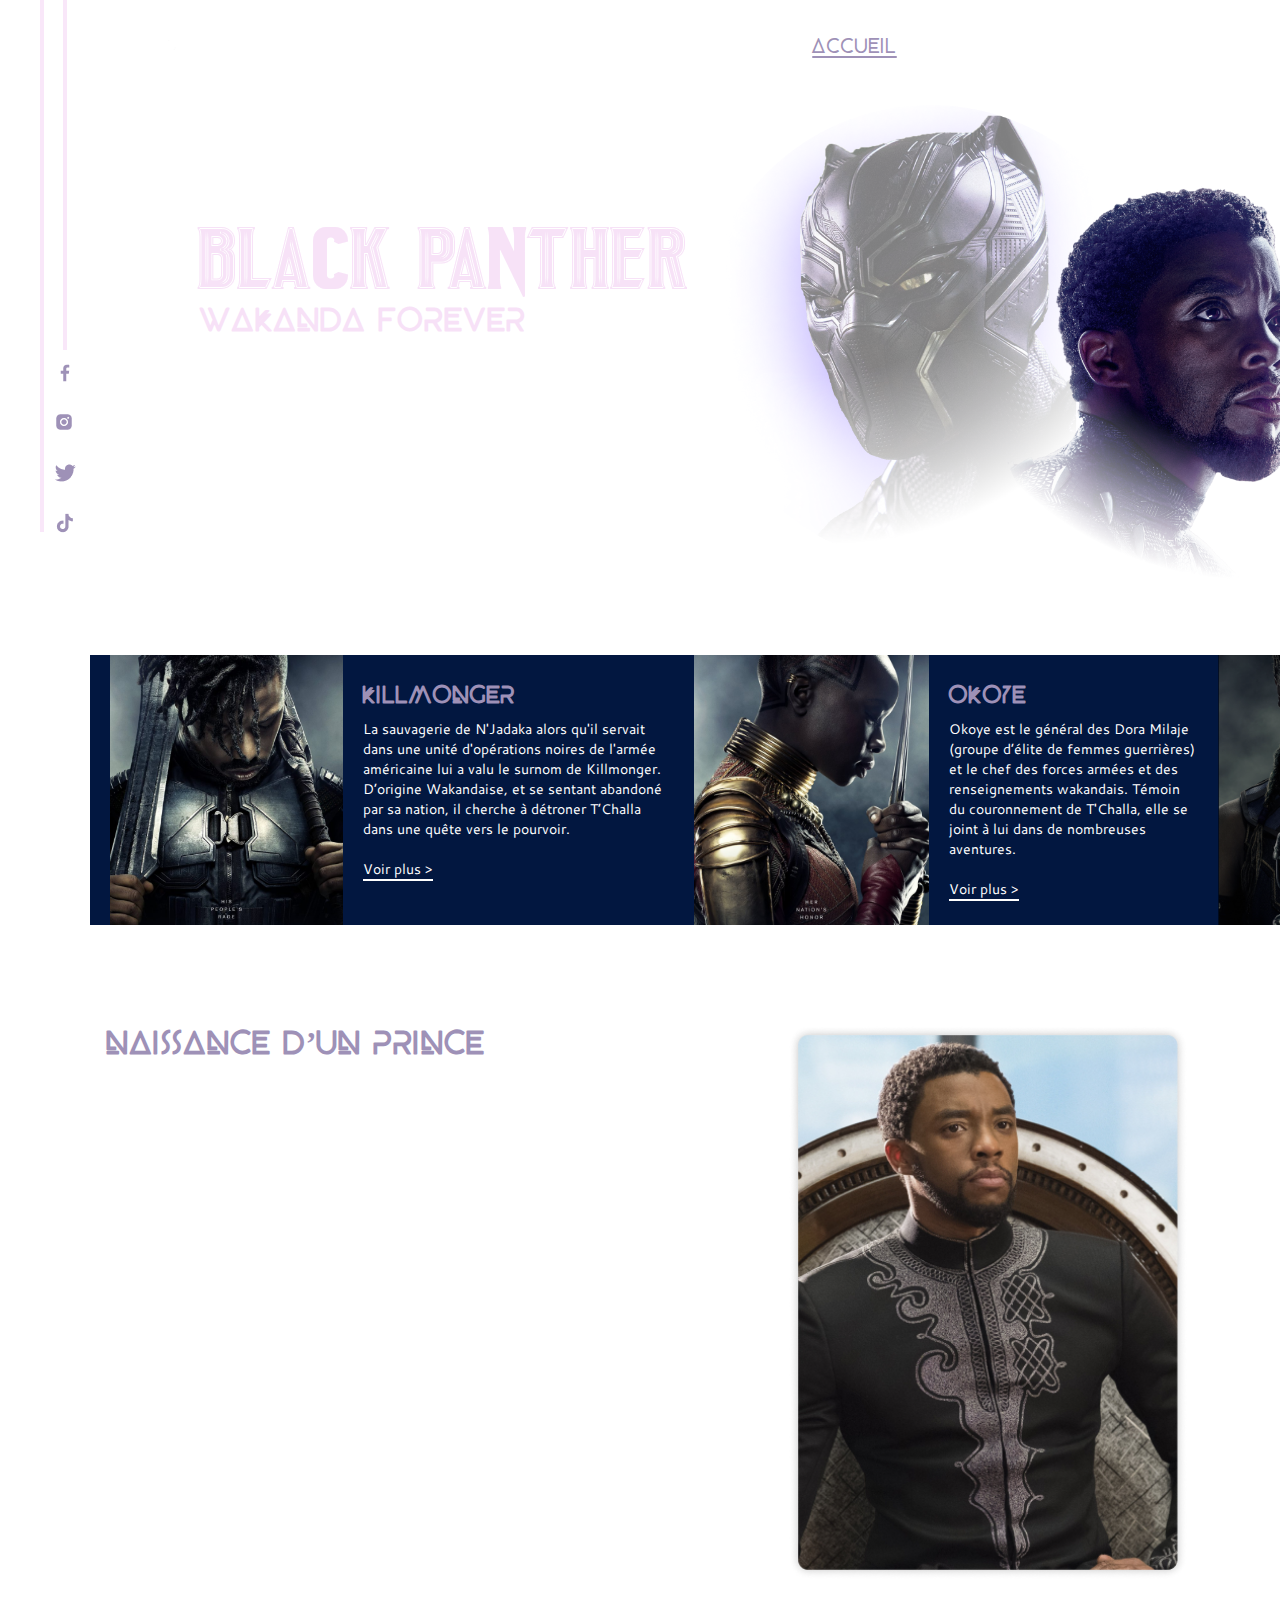
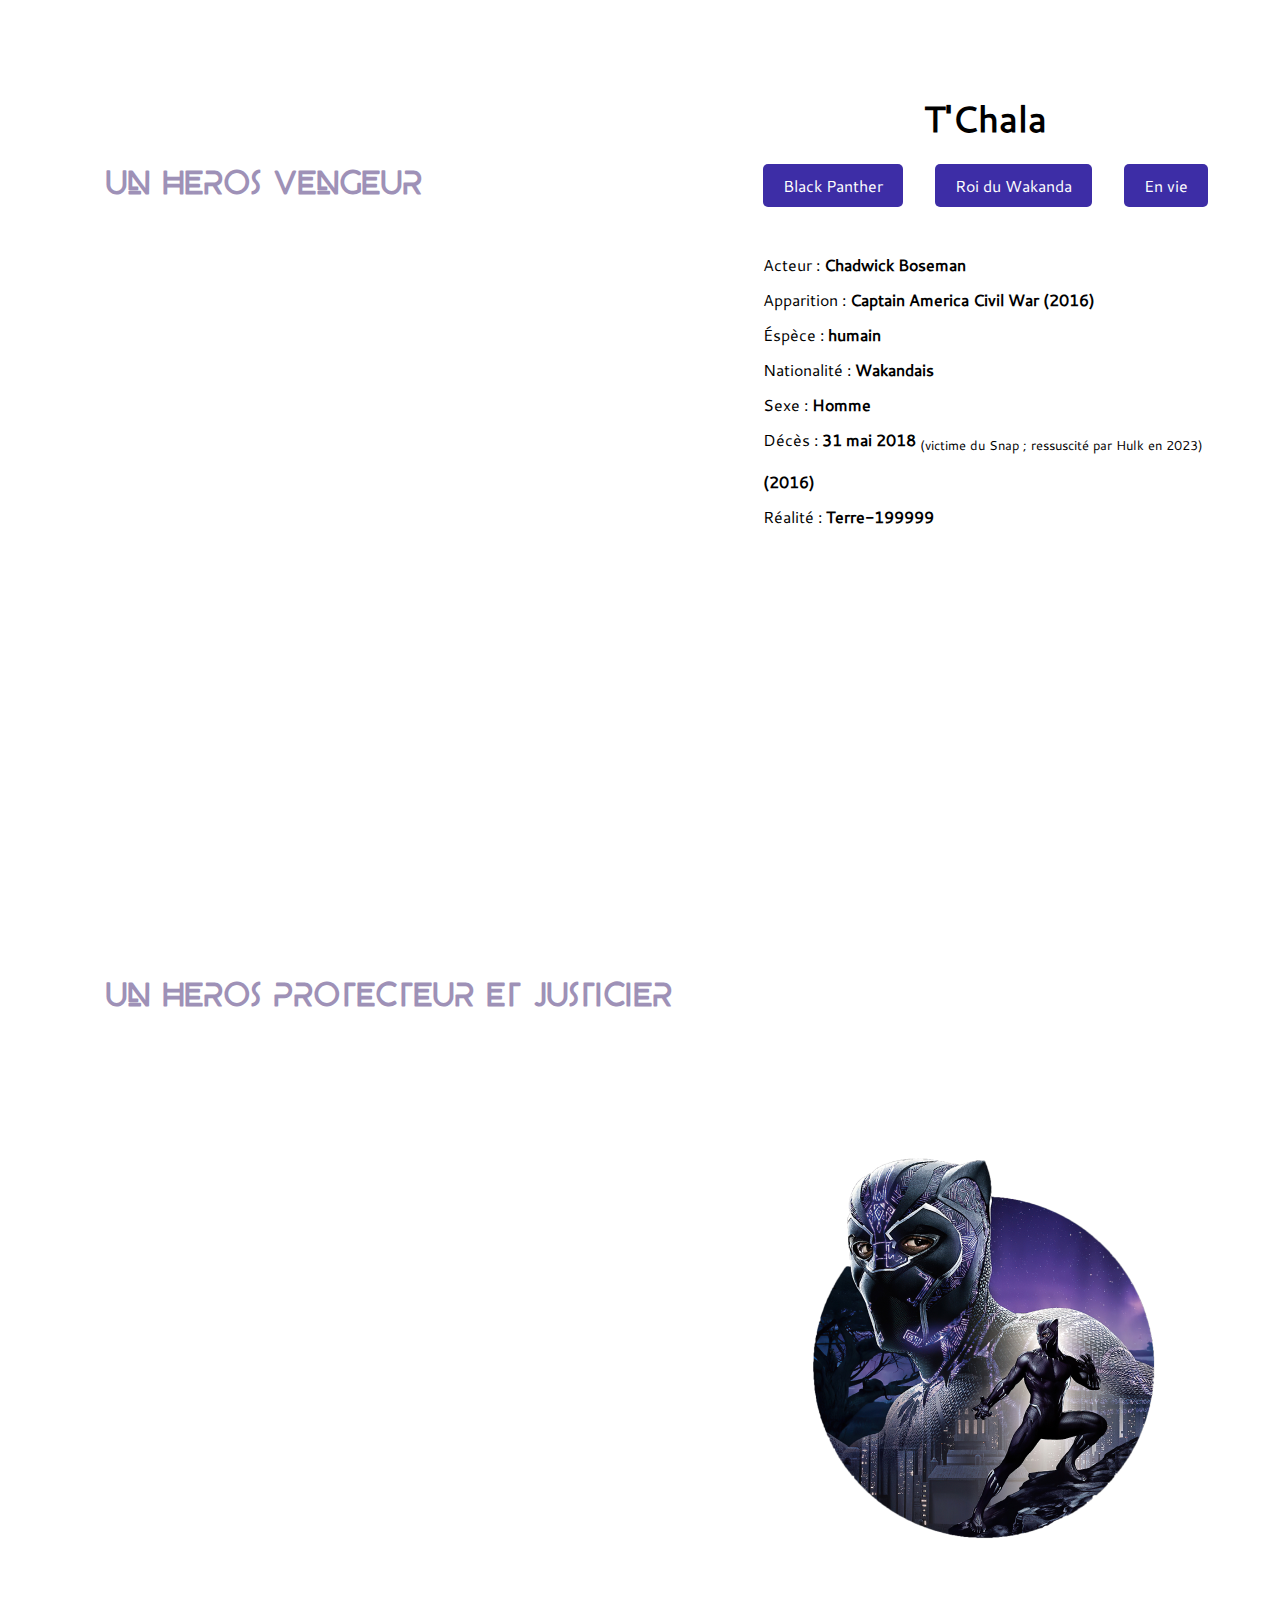
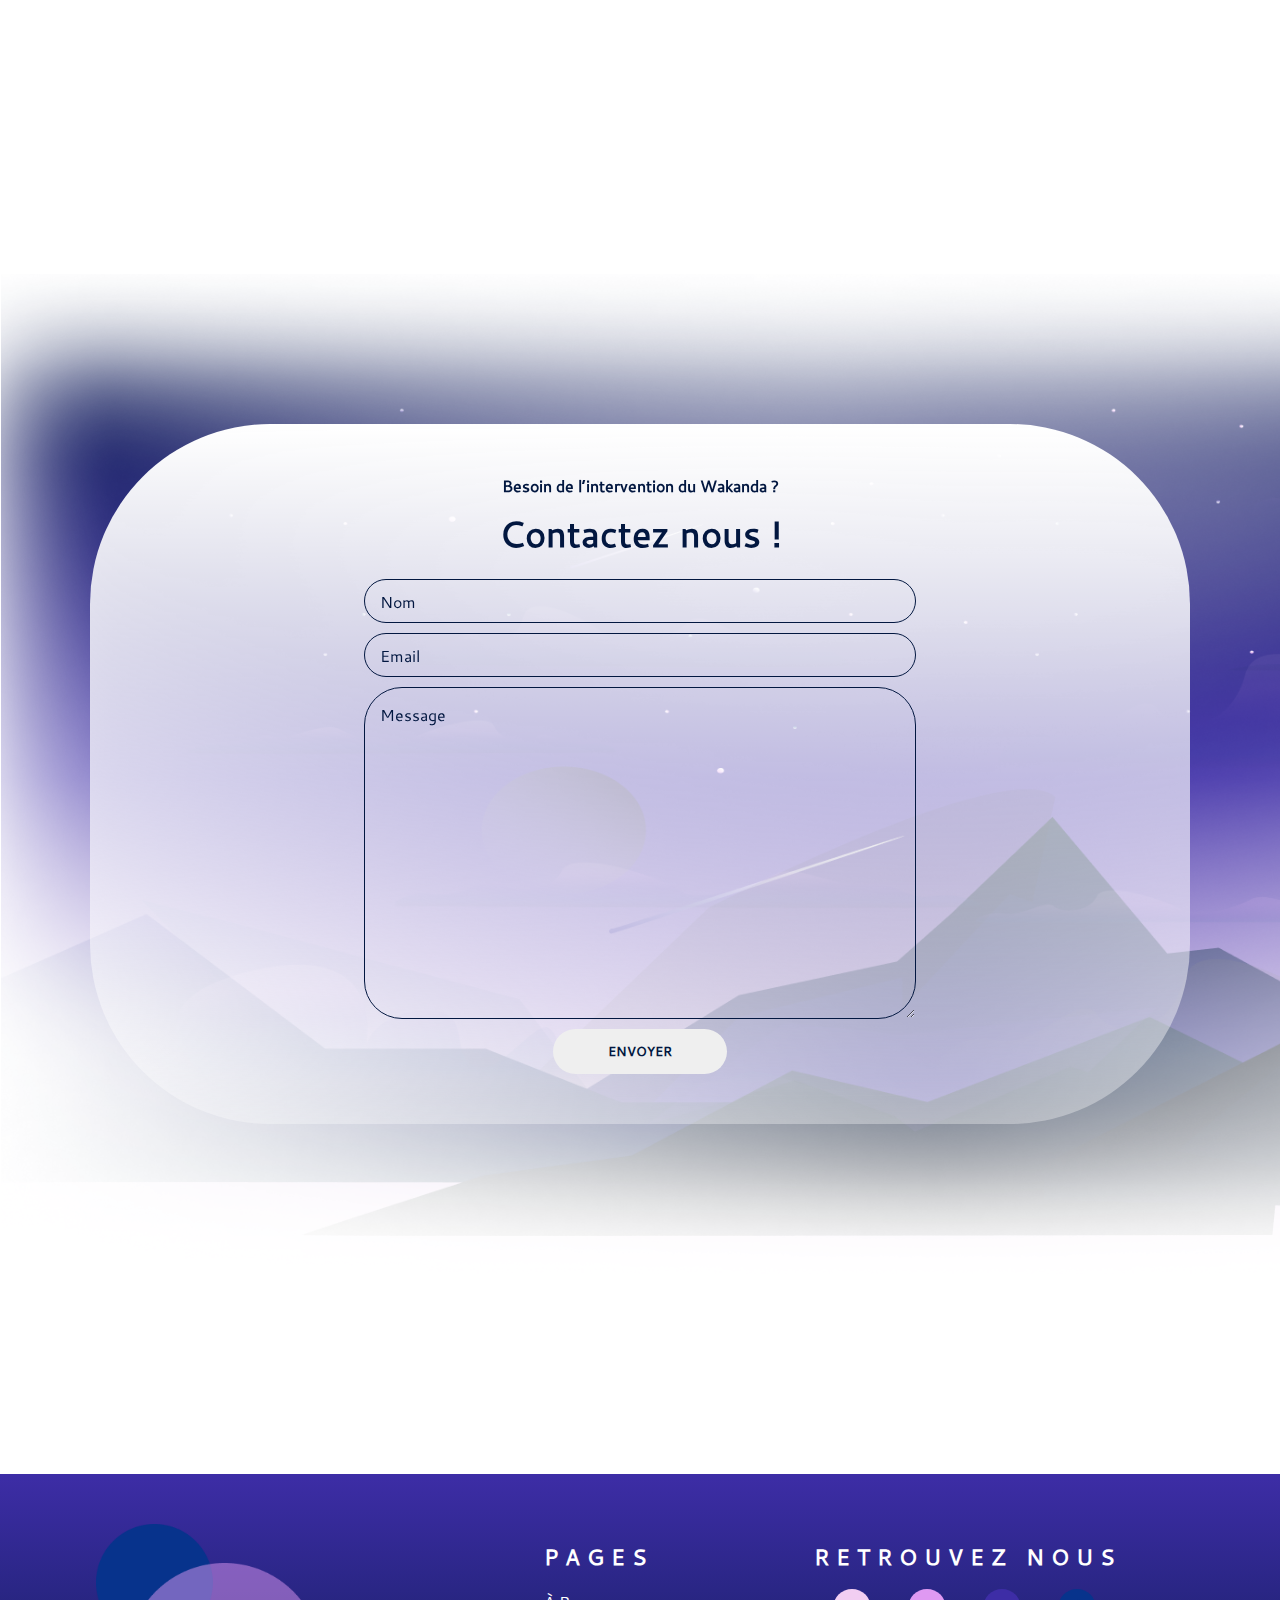
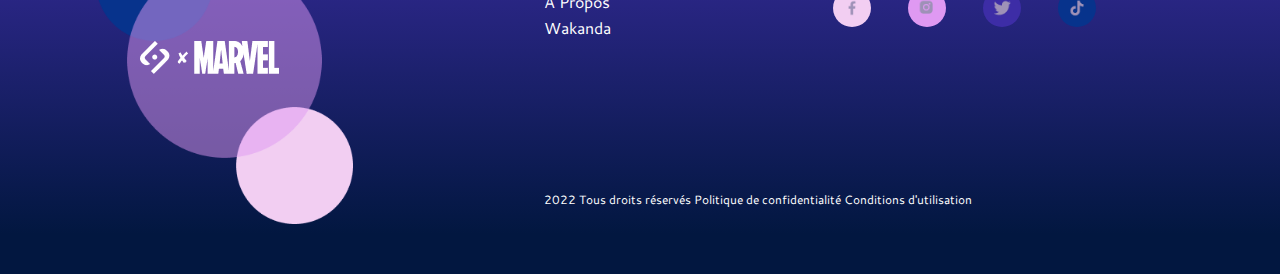
==== commit 083c4ea4: "beginning of doing responsive" ====
--- a/index.html
+++ b/index.html
@@ -6,8 +6,10 @@
     <meta name="viewport" content="width=device-width, initial-scale=1.0">
     <link rel="shortcut icon" href="ressources/images/All_pages/icon_SAYNA.png" type="image/x-icon">
     <link rel="stylesheet" href="ressources/css/nav.css">
+    <link rel="stylesheet" href="ressources/css/nav.responsive.css">
     <link rel="stylesheet" href="ressources/css/footer.css">
     <link rel="stylesheet" href="ressources/css/index.css">
+    <link rel="stylesheet" href="ressources/css/index.responsive.css">
     <title>Black Panther | ACCUEIL</title>
 </head>
 <body>
--- a/ressources/css/nav.css
+++ b/ressources/css/nav.css
@@ -37,6 +37,10 @@
 }
 nav img{
     height: 30px;
+    transition: all 0.4s ease-in-out;
+}
+nav img:hover{
+    filter: invert(50%) sepia(110%) hue-rotate(290deg) saturate(4);
 }
 nav .nav-menu{
     min-width:33%;
--- a/ressources/css/nav.responsive.css
+++ b/ressources/css/nav.responsive.css
@@ -0,0 +1,32 @@
+@media screen and (max-width: 800px) and (min-width: 250px){
+   
+    body{
+        margin:0;
+        padding: 0;
+        background-image: url("../images/All_pages/arrière_plan.png");
+        overflow-x: hidden;
+    }
+    *{
+        margin:0;
+        font-family: Cantarell;
+    }
+    header{
+        margin:0;
+        padding:0;
+     }
+    nav{
+        margin:30px 5% 30px 5%;
+        flex-direction: column;
+        gap: 20px;
+    }
+    nav .nav-menu{
+        min-width:33%;
+    }
+    .nav-menu{
+        display:flex;
+        gap:50px;
+        justify-content: space-between;
+        align-items: center;
+    }
+    
+}--- a/ressources/css/footer.css
+++ b/ressources/css/footer.css
@@ -1,16 +1,22 @@
 
 footer{
-    margin: 200px 0 50px 0;
-    padding: 50px 0 0 0;
+    margin: 200px 0 0 0;
+    padding: 50px 0 50px 0;
     color: #fff;
     display: flex;
     justify-content: space-around;
-    background: linear-gradient(to bottom, #3D2DA6,20%,#021740d6,#3d2da600);
+    background: radial-gradient(126.67% 350.28% at -21.35% 0%,#3D2DA6 0%, #021740 30.92%);
+    background: linear-gradient(180deg, #3D2DA6 0%,#021740 90%);
 }
 
 footer div#footer-left-image{
     position:relative;
     height: 300px;
+    transition: all 0.5s ease-in-out;
+    cursor: pointer;
+}
+footer div#footer-left-image:hover{
+    transform: scale(1.1);
 }
 footer div#footer-left-image img:nth-child(1){
     height: 100%;
@@ -57,10 +63,18 @@
 footer div#footer-right-section div.wrapper div#footer-social-media div#footer-social-media-icon a{
     padding:10px;
     height: 18px;
-    border-radius: 200px ;
+    border-radius: 200px;
+    transition: all 0.5s ease-in-out;
+}
+footer div#footer-right-section div.wrapper div#footer-social-media div#footer-social-media-icon a:hover{
+    transform: scale(1.1);
 }
 footer div#footer-right-section div.wrapper div#footer-social-media div#footer-social-media-icon a img{
     height: 100%;
+}
+footer div#footer-right-section div.wrapper div#footer-social-media div#footer-social-media-icon a:hover img,
+footer div#footer-right-section div.wrapper div#footer-social-media div#footer-social-media-icon a img:hover{
+    filter: invert(50%) sepia(120%) hue-rotate(250deg) saturate(4);
 }
 footer div#footer-right-section div.wrapper div#footer-social-media div#footer-social-media-icon a:nth-child(1){
     background-color: #F2CEF2;
--- a/ressources/css/index.responsive.css
+++ b/ressources/css/index.responsive.css
@@ -0,0 +1,261 @@
+@media screen and (max-width: 800px) and (min-width: 250px){
+  
+
+#sticky-social-meadia{
+    left:20px;
+}
+#sticky-social-meadia #line-gauche{
+    height: 340px;
+}
+#sticky-social-meadia #line-droite #line{
+    height: 200px;
+}
+#sticky-social-meadia #line-droite #line-bouton-reseaux{
+    min-height: 150px;
+}
+
+/*BALCK PANTHER WAKANADA FOREVER*/
+header #welcome-banner{
+    padding:0 0 0 80px;
+    width: 80%;
+    flex-direction: column;
+    align-items: center;
+}
+header #welcome-banner #welcome-left{
+    max-width: 400px;
+    text-align: center;
+}
+
+header #welcome-banner #welcome-left #black-panther{
+    margin:0 0 10px 0;
+    font-size: 45px;
+}
+header #welcome-banner #welcome-left #wakanda-forever{
+    margin: 0 0 30px 0;
+    font-size:22px;
+}
+header #welcome-banner #welcome-left #welcom-description{
+    font-size: 14px;
+    max-width: 300px;
+}
+
+header #welcome-banner #welcome-left #welcom-description a::after, .slide-text a::after{
+    content: '';
+    width:80px;
+    height: 1.5px;
+    display: block;
+    background-color: #fff;
+    position: relative;
+    left: 50%;
+    transform: translateX(-50%);
+}
+header #welcome-banner #welcome-right img{
+    margin-top: 30px;
+    max-width: 80vw;
+}
+/* DEBUT DE STYLE DE MAIN*/
+main #slide-secondar-characters{
+    margin:0 7% 100px 0;
+    padding: 0  50px;
+    height: 2000px;
+    width:100%;
+    z-index: -1;
+}
+main #slide-secondar-characters .one-slide{
+    display: flex;
+    flex-direction: column;
+}
+main #slide-secondar-characters .one-slide img{
+    width: 10px;
+}
+main #slide-secondar-characters .one-slide .one-slide-text{
+    padding: 30px 20px 0 20px;
+}
+main #slide-secondar-characters .one-slide .slide-title{
+    margin:0 0 10px 0;
+    font-size:24px;
+    font-family:BEYNO;
+    color: #9E91B7;
+}
+main #slide-secondar-characters .one-slide .slide-text{
+    font-size: 14px;
+}
+main #slide-secondar-characters #arrow-btn{
+    padding:5px;
+    height: 20px;
+    width:20px;
+    font-family: GEYNO;
+    text-align: center;
+    line-height: 20px;
+    border-radius: 100px;   
+    background-color: #021740;
+    position:absolute;
+    top:50%;
+    right:4%;
+    transform: translateY(-50%);
+}
+.slide-text a::after{
+    width:70px;
+}
+
+
+/* SECTION DESCRIPTION ET BIBLIOGRAPHIE DU PRINCE*/
+article#main-character{
+    margin:80px 0 100px 7%;
+    display: flex;
+    justify-content: space-around;
+}
+article#main-character #left-section{
+    max-width:48%;
+}
+article#main-character #left-section article.left-article{
+    margin-bottom: 50px;
+}
+article#main-character #left-section article.left-article h2{
+    margin:0 0 20px 0;
+    font-size: 32px;
+    font-family: BEYNO;
+    color: #9E91B7;
+}
+article#main-character #left-section article.left-article p{
+    margin: 0 0 20px 0;
+    font-size: 16px;
+    line-height: 26px;
+    text-align: justify;
+}
+article#main-character #right-section {
+    display: flex;
+    flex-direction: column;
+    justify-content: space-between;
+    align-items: center;
+}
+article#main-character #right-section section#t-chala{
+    padding:0;
+    background: #ffffffd7;
+    width: 550px;
+    height:900px;
+    border-radius: 10px;
+    color:#000;
+    transform: translateY(-45%);
+    z-index:-1;
+}
+article#main-character #right-section section#t-chala div#t-chala-wrapper{
+    padding:290px 10% 24% 50px;
+}
+article#main-character #right-section  img#chala-image{
+    width:400px;
+}
+article#main-character #right-section section#t-chala div#t-chala-wrapper div#t-chala-information{
+    padding:0;
+}
+article#main-character #right-section section#t-chala div#t-chala-wrapper div#t-chala-information div#t-chala-head h2{
+    font-size:36px;
+    text-align: center;   
+    margin-bottom: 20px;
+}
+article#main-character #right-section section#t-chala div#t-chala-wrapper div#t-chala-information div#t-chala-head div#t-chala-role{
+    margin-bottom: 40px;
+    width:100%;
+    display: flex;
+    justify-content: space-between;
+}
+article#main-character #right-section section#t-chala div#t-chala-wrapper div#t-chala-information div#t-chala-head div#t-chala-role div.role-item{
+    padding:10px 20px;
+    color:#ffffff;
+    border-radius: 5px;
+    background: #3D2DA6;
+}
+article#main-character #right-section section#t-chala div#t-chala-wrapper div.t-chala-information {
+    font-size: 16px;
+    line-height: 35px;
+}
+article#main-character #right-section section#black-panther-image{
+    transform: translateY(-50%);
+}
+
+/* -----------------------------
+    LA PARTIE DU FORMULAIRE 
+    ------------------------*/
+
+article#contact-form{
+    padding:auto;
+    width:100%;
+    height: 1000px;
+    background-image: url("../images/Accueil/Pantherhome7.png");
+    background-size: cover;
+    background-repeat: no-repeat;
+    position:relative;
+}
+article#contact-form div#contact-form-wrapper{
+    padding: 50px;
+    width: 1000px;
+    height: 600px;
+    color:#021740;
+    border-radius: 180px;
+    position:absolute;
+    top:50%;
+    left:50%;
+    transform: translate(-50%,-50%);
+    background: linear-gradient(to bottom, #fff,#ffffff54);
+    background: -webkit-linear-gradient(to bottom, #fff,#ffffff00);
+    display: flex;
+    flex-direction: column;
+    align-items: center;    
+}
+article#contact-form div#contact-form-wrapper h3#question-tittle{
+    font-size: 16px;
+}
+article#contact-form div#contact-form-wrapper h2#contact-tittle{
+    margin: 10px 0 20px 0;
+    font-size: 36px;
+}
+article#contact-form div#contact-form-wrapper form{
+    min-width: 600px;
+    height: 650px;
+    min-height: 350px;
+    display: flex;
+    flex-direction: column;
+    justify-content: space-around;
+    align-items: center;
+    gap:10px;
+}
+article#contact-form div#contact-form-wrapper form input,textarea{
+    padding: 0  15px;
+    width: 520px;
+    height: 56px;
+    color: #021740;
+    font-size: 16px;
+    border-radius: 38px;
+    border: solid 1px #021740;
+    outline: none;
+    background-color: transparent;
+}
+textarea{
+    padding: 15px;
+    height: 400px;
+    font-size:16px;
+}
+textarea::placeholder{
+    color: #021740;
+}
+article#contact-form div#contact-form-wrapper form input::placeholder{
+    color:#021740;
+}
+article#contact-form div#contact-form-wrapper form button{
+    padding: 10px 0;
+    width:174px;
+    height: 54px;
+    border-radius: 38px;
+    border:none;
+    color: #021740;
+    font-weight: bolder;
+    cursor: pointer;
+}
+article#contact-form div#contact-form-wrapper form button:hover{
+    filter: drop-shadow(0 0 20px #F2CEF2);
+}
+article#contact-form div#contact-form-wrapper form button:active{
+    filter: drop-shadow(0 0 20px #021740);
+}
+
+}